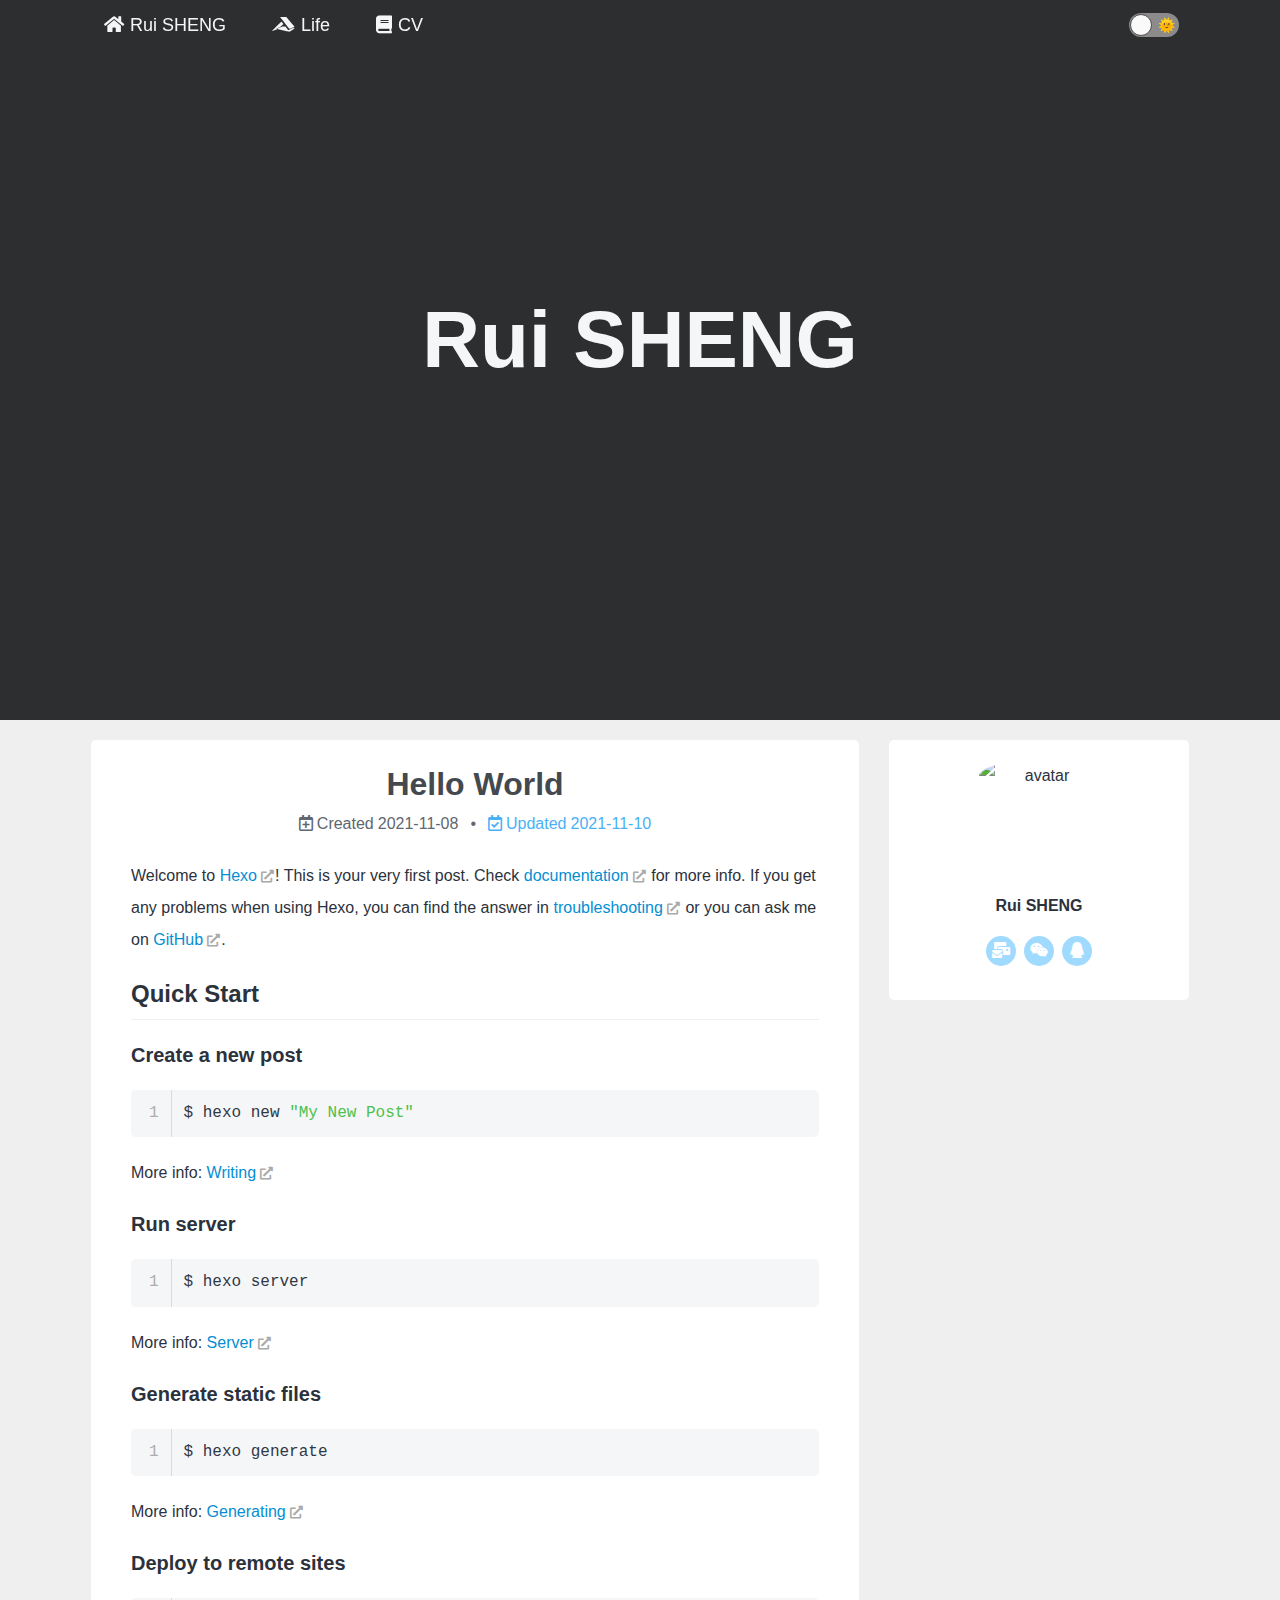
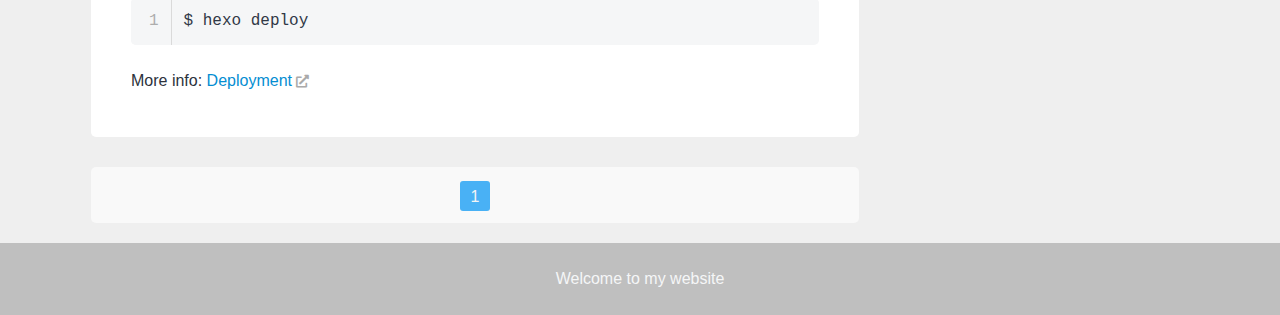
==== intro/index.html @ 7d664ae7 "Site updated: 2021-11-10 11:04:01" ====
<!DOCTYPE html><html lang="en"><head><meta charset="UTF-8"><meta http-equiv="X-UA-Compatible" content="IE=edge"><meta name="viewport" content="width=device-width, initial-scale=1"><meta name="format-detection" content="telephone=no"><meta name="apple-mobile-web-app-capable" content="yes"><meta name="apple-mobile-web-app-status-bar-style" content="black"><link rel="icon" href="/images/icons/favicon-16x16.png?v=2.6.2" type="image/png" sizes="16x16"><link rel="icon" href="/images/icons/favicon-32x32.png?v=2.6.2" type="image/png" sizes="32x32"><meta property="og:type" content="website">
<meta property="og:title" content="Rui SHENG">
<meta property="og:url" content="http://example.com/intro/index.html">
<meta property="og:site_name" content="Rui SHENG">
<meta property="og:locale" content="en_US">
<meta property="article:author" content="John Doe">
<meta name="twitter:card" content="summary"><title>Rui SHENG</title><link ref="canonical" href="http://example.com/intro/index.html"><link rel="dns-prefetch" href="https://cdn.jsdelivr.net"><link rel="stylesheet" href="https://cdn.jsdelivr.net/npm/@fortawesome/fontawesome-free@5.12.1/css/all.min.css" type="text/css"><link rel="stylesheet" href="/css/index.css?v=2.6.2"><script>var Stun = window.Stun || {};
var CONFIG = {
  root: '/',
  algolia: undefined,
  assistSearch: undefined,
  fontIcon: {"prompt":{"success":"fas fa-check-circle","info":"fas fa-arrow-circle-right","warning":"fas fa-exclamation-circle","error":"fas fa-times-circle"},"copyBtn":"fas fa-copy"},
  sidebar: {"offsetTop":"20px","tocMaxDepth":6},
  header: {"enable":true,"showOnPost":true,"scrollDownIcon":false},
  postWidget: {"endText":true},
  nightMode: {"enable":true},
  back2top: {"enable":true},
  codeblock: {"style":"default","highlight":"light","wordWrap":false},
  reward: false,
  fancybox: false,
  zoomImage: {"gapAside":"20px"},
  galleryWaterfall: undefined,
  lazyload: false,
  pjax: undefined,
  externalLink: {"icon":{"enable":true,"name":"fas fa-external-link-alt"}},
  shortcuts: undefined,
  prompt: {"copyButton":"Copy","copySuccess":"Copy Success","copyError":"Copy Error"},
  sourcePath: {"js":"js","css":"css","images":"images"},
};

window.CONFIG = CONFIG;</script><meta name="generator" content="Hexo 5.4.0"><link rel="alternate" href="/atom.xml" title="Rui SHENG" type="application/atom+xml">
</head><body><div class="container" id="container"><header class="header" id="header"><div class="header-inner"><nav class="header-nav header-nav--fixed"><div class="header-nav-inner"><div class="header-nav-menubtn"><i class="fas fa-bars"></i></div><div class="header-nav-menu"><div class="header-nav-menu-item"><a class="header-nav-menu-item__link" href="/"><span class="header-nav-menu-item__icon"><i class="fas fa-home"></i></span><span class="header-nav-menu-item__text">Rui SHENG</span></a></div><div class="header-nav-menu-item"><a class="header-nav-menu-item__link" href="/life/"><span class="header-nav-menu-item__icon"><i class="fab fa-accusoft"></i></span><span class="header-nav-menu-item__text">Life</span></a></div><div class="header-nav-menu-item"><a class="header-nav-menu-item__link" href="/file/RuiSHENG.pdf"><span class="header-nav-menu-item__icon"><i class="fas fa-book"></i></span><span class="header-nav-menu-item__text">CV</span></a></div></div><div class="header-nav-mode"><div class="mode"><div class="mode-track"><span class="mode-track-moon"></span><span class="mode-track-sun"></span></div><div class="mode-thumb"></div></div></div></div></nav><div class="header-banner"><div class="header-banner-info"><div class="header-banner-info__title">Rui SHENG</div><div class="header-banner-info__subtitle"></div></div></div></div></header><main class="main" id="main"><div class="main-inner"><div class="content-wrap" id="content-wrap"><div class="content content-home" id="content"><section class="postlist"><article class="postlist-item post"><header class="post-header"><h1 class="post-title"><a class="post-title__link" href="/2021/11/08/hello-world/">Hello World</a></h1><div class="post-meta"><span class="post-meta-item post-meta-item--createtime"><span class="post-meta-item__icon"><i class="far fa-calendar-plus"></i></span><span class="post-meta-item__info">Created</span><span class="post-meta-item__value">2021-11-08</span></span><span class="post-meta-item post-meta-item--updatetime"><span class="post-meta-item__icon"><i class="far fa-calendar-check"></i></span><span class="post-meta-item__info">Updated</span><span class="post-meta-item__value">2021-11-10</span></span></div></header><div class="post-body"><div class="post-excerpt"><p>Welcome to <span class="exturl"><a class="exturl__link"   target="_blank" rel="noopener" href="https://hexo.io/" >Hexo</a><span class="exturl__icon"><i class="fas fa-external-link-alt"></i></span></span>! This is your very first post. Check <span class="exturl"><a class="exturl__link"   target="_blank" rel="noopener" href="https://hexo.io/docs/" >documentation</a><span class="exturl__icon"><i class="fas fa-external-link-alt"></i></span></span> for more info. If you get any problems when using Hexo, you can find the answer in <span class="exturl"><a class="exturl__link"   target="_blank" rel="noopener" href="https://hexo.io/docs/troubleshooting.html" >troubleshooting</a><span class="exturl__icon"><i class="fas fa-external-link-alt"></i></span></span> or you can ask me on <span class="exturl"><a class="exturl__link"   target="_blank" rel="noopener" href="https://github.com/hexojs/hexo/issues" >GitHub</a><span class="exturl__icon"><i class="fas fa-external-link-alt"></i></span></span>.</p>

        <h2 id="Quick-Start"   >
          <a href="#Quick-Start" class="heading-link"><i class="fas fa-link"></i></a><a href="#Quick-Start" class="headerlink" title="Quick Start"></a>Quick Start</h2>
      
        <h3 id="Create-a-new-post"   >
          <a href="#Create-a-new-post" class="heading-link"><i class="fas fa-link"></i></a><a href="#Create-a-new-post" class="headerlink" title="Create a new post"></a>Create a new post</h3>
      <figure class="highlight bash"><div class="table-container"><table><tr><td class="gutter"><pre><span class="line">1</span><br></pre></td><td class="code"><pre><span class="line">$ hexo new <span class="string">&quot;My New Post&quot;</span></span><br></pre></td></tr></table></div></figure>

<p>More info: <span class="exturl"><a class="exturl__link"   target="_blank" rel="noopener" href="https://hexo.io/docs/writing.html" >Writing</a><span class="exturl__icon"><i class="fas fa-external-link-alt"></i></span></span></p>

        <h3 id="Run-server"   >
          <a href="#Run-server" class="heading-link"><i class="fas fa-link"></i></a><a href="#Run-server" class="headerlink" title="Run server"></a>Run server</h3>
      <figure class="highlight bash"><div class="table-container"><table><tr><td class="gutter"><pre><span class="line">1</span><br></pre></td><td class="code"><pre><span class="line">$ hexo server</span><br></pre></td></tr></table></div></figure>

<p>More info: <span class="exturl"><a class="exturl__link"   target="_blank" rel="noopener" href="https://hexo.io/docs/server.html" >Server</a><span class="exturl__icon"><i class="fas fa-external-link-alt"></i></span></span></p>

        <h3 id="Generate-static-files"   >
          <a href="#Generate-static-files" class="heading-link"><i class="fas fa-link"></i></a><a href="#Generate-static-files" class="headerlink" title="Generate static files"></a>Generate static files</h3>
      <figure class="highlight bash"><div class="table-container"><table><tr><td class="gutter"><pre><span class="line">1</span><br></pre></td><td class="code"><pre><span class="line">$ hexo generate</span><br></pre></td></tr></table></div></figure>

<p>More info: <span class="exturl"><a class="exturl__link"   target="_blank" rel="noopener" href="https://hexo.io/docs/generating.html" >Generating</a><span class="exturl__icon"><i class="fas fa-external-link-alt"></i></span></span></p>

        <h3 id="Deploy-to-remote-sites"   >
          <a href="#Deploy-to-remote-sites" class="heading-link"><i class="fas fa-link"></i></a><a href="#Deploy-to-remote-sites" class="headerlink" title="Deploy to remote sites"></a>Deploy to remote sites</h3>
      <figure class="highlight bash"><div class="table-container"><table><tr><td class="gutter"><pre><span class="line">1</span><br></pre></td><td class="code"><pre><span class="line">$ hexo deploy</span><br></pre></td></tr></table></div></figure>

<p>More info: <span class="exturl"><a class="exturl__link"   target="_blank" rel="noopener" href="https://hexo.io/docs/one-command-deployment.html" >Deployment</a><span class="exturl__icon"><i class="fas fa-external-link-alt"></i></span></span></p>
</div></div></article></section><nav class="paginator"><div class="paginator-inner"><span class="page-number current">1</span></div></nav></div></div><div class="sidebar-wrap" id="sidebar-wrap"><aside class="sidebar" id="sidebar"><section class="sidebar-toc hide"></section><!-- ov = overview--><section class="sidebar-ov"><div class="sidebar-ov-author"><div class="sidebar-ov-author__avatar"><img class="sidebar-ov-author__avatar_img" src="https://s3.bmp.ovh/imgs/2021/11/574a85c18c7311ed.png" alt="avatar"></div><p class="sidebar-ov-author__text">Rui SHENG</p></div><div class="sidebar-ov-social"><a class="sidebar-ov-social-item" href="mailto:rshengac@connect.ust.hk" target="_blank" rel="noopener" data-popover="mail" data-popover-pos="up"><span class="sidebar-ov-social-item__icon"><i class="fab fas fa-mail-bulk"></i></span></a><a class="sidebar-ov-social-item" href="tencent://message?uin=LYFFFBlueSky" target="_blank" rel="noopener" data-popover="Wechat" data-popover-pos="up"><span class="sidebar-ov-social-item__icon"><i class="fab fa-weixin"></i></span></a><a class="sidebar-ov-social-item" href="tencent://message?uin=260931245" target="_blank" rel="noopener" data-popover="QQ" data-popover-pos="up"><span class="sidebar-ov-social-item__icon"><i class="fab fa-qq"></i></span></a></div></section></aside></div><div class="clearfix"></div></div></main><footer class="footer" id="footer"><div class="footer-inner"><div>Welcome to my website</div></div></footer><div class="loading-bar" id="loading-bar"><div class="loading-bar__progress"></div></div><div class="back2top" id="back2top"><span class="back2top__icon"><i class="fas fa-rocket"></i></span></div></div><script src="https://cdn.jsdelivr.net/npm/jquery@v3.4.1/dist/jquery.min.js"></script><script src="https://cdn.jsdelivr.net/npm/velocity-animate@1.5.2/velocity.min.js"></script><script src="https://cdn.jsdelivr.net/npm/velocity-animate@1.5.2/velocity.ui.min.js"></script><script src="/js/utils.js?v=2.6.2"></script><script src="/js/stun-boot.js?v=2.6.2"></script><script src="/js/scroll.js?v=2.6.2"></script><script src="/js/header.js?v=2.6.2"></script><script src="/js/sidebar.js?v=2.6.2"></script></body></html>
---- css/index.css ----
html {
  line-height: 1.15; /* 1 */
  -webkit-text-size-adjust: 100%; /* 2 */
}
body {
  margin: 0;
}
main {
  display: block;
}
h1 {
  margin: 0.67em 0;
  font-size: 2em;
}
hr {
  overflow: visible; /* 2 */
  box-sizing: content-box; /* 1 */
  height: 0; /* 1 */
}
pre {
  font-family: monospace, monospace; /* 1 */
  font-size: 1em; /* 2 */
}
a {
  background-color: transparent;
}
abbr[title] {
  border-bottom: none; /* 1 */
  text-decoration: underline; /* 2 */
  text-decoration: underline dotted; /* 2 */
}
b,
strong {
  font-weight: bolder;
}
code,
kbd,
samp {
  font-family: monospace, monospace; /* 1 */
  font-size: 1em; /* 2 */
}
small {
  font-size: 80%;
}
sub,
sup {
  position: relative;
  font-size: 75%;
  line-height: 0;
  vertical-align: baseline;
}
sub {
  bottom: -0.25em;
}
sup {
  top: -0.5em;
}
img {
  border-style: none;
}
button,
input,
optgroup,
select,
textarea {
  margin: 0; /* 2 */
  font-family: inherit; /* 1 */
  font-size: 100%; /* 1 */
  line-height: 1.15; /* 1 */
}
button,
input {
  overflow: visible; /* 1 */
}
button,
select {
  text-transform: none; /* 1 */
}
button,
[type='button'],
[type='reset'],
[type='submit'] {
  -webkit-appearance: button;
}
button::-moz-focus-inner,
[type='button']::-moz-focus-inner,
[type='reset']::-moz-focus-inner,
[type='submit']::-moz-focus-inner {
  border-style: none;
  padding: 0;
}
button:-moz-focusring,
[type='button']:-moz-focusring,
[type='reset']:-moz-focusring,
[type='submit']:-moz-focusring {
  outline: 1px dotted ButtonText;
}
fieldset {
  padding: 0.35em 0.75em 0.625em;
}
legend {
  display: table; /* 1 */
  box-sizing: border-box; /* 1 */
  padding: 0; /* 3 */
  max-width: 100%; /* 1 */
  white-space: normal; /* 1 */
  color: inherit; /* 2 */
}
progress {
  vertical-align: baseline;
}
textarea {
  overflow: auto;
}
[type='checkbox'],
[type='radio'] {
  box-sizing: border-box; /* 1 */
  padding: 0; /* 2 */
}
[type='number']::-webkit-inner-spin-button,
[type='number']::-webkit-outer-spin-button {
  height: auto;
}
[type='search'] {
  outline-offset: -2px; /* 2 */
  -webkit-appearance: textfield; /* 1 */
}
[type='search']::-webkit-search-decoration {
  -webkit-appearance: none;
}
::-webkit-file-upload-button {
  font: inherit; /* 2 */
  -webkit-appearance: button; /* 1 */
}
details {
  display: block;
}
summary {
  display: list-item;
}
template {
  display: none;
}
[hidden] {
  display: none;
}
html {
  line-height: 1.15; /* 1 */
  -webkit-text-size-adjust: 100%; /* 2 */
}
body {
  margin: 0;
}
main {
  display: block;
}
h1 {
  margin: 0.67em 0;
  font-size: 2em;
}
hr {
  overflow: visible; /* 2 */
  -webkit-box-sizing: content-box;
  -moz-box-sizing: content-box;
  box-sizing: content-box; /* 1 */
  height: 0; /* 1 */
}
pre {
  font-family: monospace, monospace; /* 1 */
  font-size: 1em; /* 2 */
}
a {
  background-color: transparent;
}
abbr[title] {
  border-bottom: none; /* 1 */
  text-decoration: underline; /* 2 */
  text-decoration: underline dotted; /* 2 */
}
b,
strong {
  font-weight: bolder;
}
code,
kbd,
samp {
  font-family: monospace, monospace; /* 1 */
  font-size: 1em; /* 2 */
}
small {
  font-size: 80%;
}
sub,
sup {
  position: relative;
  font-size: 75%;
  line-height: 0;
  vertical-align: baseline;
}
sub {
  bottom: -0.25em;
}
sup {
  top: -0.5em;
}
img {
  border-style: none;
}
button,
input,
optgroup,
select,
textarea {
  margin: 0; /* 2 */
  font-family: inherit; /* 1 */
  font-size: 100%; /* 1 */
  line-height: 1.15; /* 1 */
}
button,
input {
  overflow: visible; /* 1 */
}
button,
select {
  text-transform: none; /* 1 */
}
button,
[type='button'],
[type='reset'],
[type='submit'] {
  -webkit-appearance: button;
}
button::-moz-focus-inner,
[type='button']::-moz-focus-inner,
[type='reset']::-moz-focus-inner,
[type='submit']::-moz-focus-inner {
  border-style: none;
  padding: 0;
}
button:-moz-focusring,
[type='button']:-moz-focusring,
[type='reset']:-moz-focusring,
[type='submit']:-moz-focusring {
  outline: 1px dotted ButtonText;
}
fieldset {
  padding: 0.35em 0.75em 0.625em;
}
legend {
  display: table; /* 1 */
  -webkit-box-sizing: border-box;
  -moz-box-sizing: border-box;
  box-sizing: border-box; /* 1 */
  padding: 0; /* 3 */
  max-width: 100%; /* 1 */
  white-space: normal; /* 1 */
  color: inherit; /* 2 */
}
progress {
  vertical-align: baseline;
}
textarea {
  overflow: auto;
}
[type='checkbox'],
[type='radio'] {
  -webkit-box-sizing: border-box;
  -moz-box-sizing: border-box;
  box-sizing: border-box; /* 1 */
  padding: 0; /* 2 */
}
[type='number']::-webkit-inner-spin-button,
[type='number']::-webkit-outer-spin-button {
  height: auto;
}
[type='search'] {
  outline-offset: -2px; /* 2 */
  -webkit-appearance: textfield; /* 1 */
}
[type='search']::-webkit-search-decoration {
  -webkit-appearance: none;
}
::-webkit-file-upload-button {
  font: inherit; /* 2 */
  -webkit-appearance: button; /* 1 */
}
details {
  display: block;
}
summary {
  display: list-item;
}
template {
  display: none;
}
[hidden] {
  display: none;
}
:root {
  --color-gray-100: #fff;
  --color-gray-150: #f9f9f9;
  --color-gray-200: #f5f6f7;
  --color-gray-250: #efefef;
  --color-gray-260: #e5e7ea;
  --color-gray-300: #dadada;
  --color-gray-400: #ccd0d5;
  --color-gray-500: #bec3c9;
  --color-gray-550: #adadad;
  --color-gray-600: #8d949e;
  --color-gray-650: #757474;
  --color-gray-700: #606770;
  --color-gray-800: #444950;
  --color-gray-850: #303846;
  --color-gray-900: #2c323c;
  --color-gray-950: #1c1e21;
  --color-font: var(--color-gray-900);
  --color-card: var(--color-gray-100);
  --color-blue-200: #ebeef5;
}
html.nightmode {
  --color-gray-100: #1c1e21;
  --color-gray-150: #2c323c;
  --color-gray-200: #303846;
  --color-gray-250: #444950;
  --color-gray-260: #555b64;
  --color-gray-300: #606770;
  --color-gray-400: #757474;
  --color-gray-500: #8d949e;
  --color-gray-550: #959595;
  --color-gray-600: #bec3c9;
  --color-gray-650: #ccd0d5;
  --color-gray-700: #dadada;
  --color-gray-800: #eaecef;
  --color-gray-850: #f5f6f7;
  --color-gray-900: #f9f9f9;
  --color-gray-950: #fff;
  --color-font: var(--color-gray-600);
  --color-card: var(--color-gray-150);
  --color-blue-200: #444950;
}
::selection {
  color: #fff;
  background-color: #8be0e1;
}
*,
*::before,
*::after {
  -webkit-box-sizing: inherit;
  -moz-box-sizing: inherit;
  box-sizing: inherit;
}
html {
  -webkit-box-sizing: border-box;
  -moz-box-sizing: border-box;
  box-sizing: border-box;
  font-size: 20px;
}
body {
  margin: 0;
  padding: 0;
  font-family: 'PingFang SC', 'Microsoft YaHei', sans-serif, Arial;
  font-size: 14px;
  line-height: 2;
  color: var(--color-font);
  background-color: var(--color-gray-250);
}
h1,
h2,
h3,
h4,
h5,
h6 {
  padding: 0;
  font-family: 'PingFang SC', 'Microsoft YaHei', sans-serif, Arial;
  font-weight: 700;
  line-height: 1.5;
}
h1 {
  font-size: 2em;
}
h2 {
  font-size: 1.5em;
}
h3 {
  font-size: 1.25em;
}
h4 {
  font-size: 1em;
}
h5 {
  font-size: 0.875em;
}
h6 {
  font-size: 0.85em;
}
p {
  margin: 0 0 1rem;
}
a {
  text-decoration: none;
  color: #058ed2;
  background-color: transparent;
  outline: none;
  cursor: pointer;
}
img,
video,
iframe {
  display: block;
  margin-right: auto;
  margin-left: auto;
  max-width: 100%;
}
hr {
  margin: 1rem 0;
  border: 2px dashed #b8dcfd;
  height: 0;
}
blockquote {
  margin: 0;
  border-left: 5px solid var(--color-gray-300);
  padding: 0 1rem;
  background-color: var(--color-gray-200);
}
blockquote cite::before {
  content: '--';
  padding: 0 0.25rem;
}
code {
  white-space: normal;
  word-wrap: break-word;
  word-break: break-word;
  border-radius: 3px;
  padding: 1px 5px;
  font-family: 'Source Code Pro', Consolas, Menlo, Monaco, 'Courier New', monospace;
  font-size: 0.95em;
  color: var(--color-gray-700);
  background-color: var(--color-gray-200);
}
dt {
  font-weight: 700;
}
dd {
  margin: 0;
  padding: 0;
}
table {
  border-spacing: 0;
  border-collapse: collapse;
  width: 100%;
}
th,
td {
  border: 1px solid var(--color-blue-200);
  padding: 0 5px;
}
acronym,
abbr {
  cursor: help;
}
kbd {
  display: inline-block;
  border: 1px solid var(--color-gray-500);
  border-radius: 3px;
  padding: 0.1rem 0.2rem;
  font-family: consolas, 'Liberation Mono', courier, monospace;
  font-size: 0.85em;
  font-weight: 700;
  line-height: 1;
  white-space: nowrap;
  color: var(--color-gray-850);
  background-color: var(--color-gray-150);
  -webkit-box-shadow: 0 -1px 0 var(--color-gray-300) inset;
  box-shadow: 0 -1px 0 var(--color-gray-300) inset;
}
.clearfix {
  zoom: 1;
}
.clearfix:before,
.clearfix:after {
  content: "";
  display: table;
}
.clearfix:after {
  clear: both;
}
[data-popover] {
  position: relative;
}
[data-popover]::before {
  position: absolute;
  top: 0;
  left: 50%;
  z-index: 2;
  font-family: sans-serif, Arial;
  font-size: 14px;
  font-weight: normal;
  font-style: normal;
  line-height: 2;
  white-space: nowrap;
  color: #fff;
  background-color: rgba(0,0,0,0.9);
  opacity: 0;
  -ms-filter: "progid:DXImageTransform.Microsoft.Alpha(Opacity=0)";
  filter: alpha(opacity=0);
  text-shadow: none;
  -webkit-transition: opacity 0.2s ease, -webkit-transform 0.2s ease;
  -moz-transition: opacity 0.2s ease, -moz-transform 0.2s ease;
  -o-transition: opacity 0.2s ease, -o-transform 0.2s ease;
  -ms-transition: opacity 0.2s ease, -ms-transform 0.2s ease;
  transition: opacity 0.2s ease, transform 0.2s ease;
  -webkit-transform: translate(-50%, -70%);
  -moz-transform: translate(-50%, -70%);
  -o-transform: translate(-50%, -70%);
  -ms-transform: translate(-50%, -70%);
  transform: translate(-50%, -70%);
  pointer-events: none;
}
[data-popover]::before {
  content: attr(data-popover);
  border-radius: 4px;
  padding: 0.2rem 0.6rem;
}
@media (min-width: 991.98px) {
  [data-popover-pos='up']:hover::before {
    opacity: 1;
    -ms-filter: none;
    filter: none;
    -webkit-transform: translate(-50%, -120%);
    -moz-transform: translate(-50%, -120%);
    -o-transform: translate(-50%, -120%);
    -ms-transform: translate(-50%, -120%);
    transform: translate(-50%, -120%);
  }
}
.stun-message {
  position: fixed;
  top: 1rem;
  left: 50%;
  z-index: 2;
  -webkit-transform: translateX(-50%);
  -moz-transform: translateX(-50%);
  -o-transform: translateX(-50%);
  -ms-transform: translateX(-50%);
  transform: translateX(-50%);
}
.stun-alert {
  position: relative;
  border-radius: 3px;
  padding: 8px 12px;
  font-size: 16px;
  line-height: 1rem;
  background-color: #fff;
  -webkit-box-shadow: 0 4px 12px rgba(0,0,0,0.15);
  box-shadow: 0 4px 12px rgba(0,0,0,0.15);
}
.stun-alert-success {
  color: #52c41a;
}
.stun-alert-success ~ i {
  color: #52c41a;
}
.stun-alert-info {
  color: #1890ff;
}
.stun-alert-info ~ i {
  color: #1890ff;
}
.stun-alert-warning {
  color: #faad14;
}
.stun-alert-warning ~ i {
  color: #faad14;
}
.stun-alert-error {
  color: #f5222d;
}
.stun-alert-error ~ i {
  color: #f5222d;
}
.stun-alert-description {
  margin-left: 0.5rem;
}
.anime-close::before,
.anime-close::after {
  -webkit-transition: -webkit-transform 0.2s ease;
  -moz-transition: -moz-transform 0.2s ease;
  -o-transition: -o-transform 0.2s ease;
  -ms-transition: -ms-transform 0.2s ease;
  transition: transform 0.2s ease;
  -webkit-transform: rotate(-45deg);
  -moz-transform: rotate(-45deg);
  -o-transform: rotate(-45deg);
  -ms-transform: rotate(-45deg);
  transform: rotate(-45deg);
}
.anime-close::after {
  -webkit-transform: rotate(-135deg);
  -moz-transform: rotate(-135deg);
  -o-transform: rotate(-135deg);
  -ms-transform: rotate(-135deg);
  transform: rotate(-135deg);
}
.anime-close:hover::before,
.anime-close:hover::after {
  -webkit-transform: rotate(0);
  -moz-transform: rotate(0);
  -o-transform: rotate(0);
  -ms-transform: rotate(0);
  transform: rotate(0);
}
.container {
  white-space: normal;
  word-wrap: break-word;
  word-break: break-word;
  display: -webkit-box;
  display: -moz-box;
  display: -webkit-flex;
  display: -ms-flexbox;
  display: box;
  display: flex;
  overflow: hidden; /* !!! */
  position: relative;
  min-height: 100vh;
  -webkit-box-orient: vertical;
  -moz-box-orient: vertical;
  -o-box-orient: vertical;
  -webkit-flex-direction: column;
  -ms-flex-direction: column;
  flex-direction: column;
}
.header {
  -webkit-box-flex: 1;
  -moz-box-flex: 1;
  -o-box-flex: 1;
  box-flex: 1;
  -webkit-flex: 0 0 auto;
  -ms-flex: 0 0 auto;
  flex: 0 0 auto;
}
.footer {
  -webkit-box-flex: 1;
  -moz-box-flex: 1;
  -o-box-flex: 1;
  box-flex: 1;
  -webkit-flex: 0 0 auto;
  -ms-flex: 0 0 auto;
  flex: 0 0 auto;
}
.main {
  width: 100%;
  -webkit-box-flex: 1;
  -moz-box-flex: 1;
  -o-box-flex: 1;
  box-flex: 1;
  -webkit-flex: 1 0 auto;
  -ms-flex: 1 0 auto;
  flex: 1 0 auto;
}
.main-inner {
  margin: 0 auto;
  padding: 20px;
  width: 100%;
  font-size: 16px;
}
.content-wrap {
  width: calc(100% - 330px);
  float: left;
}
.content-wrap--noside {
  float: none;
  margin: 0 auto;
}
.content {
  width: 100%;
  border-radius: 5px;
  padding: 1rem 2rem;
  background-color: var(--color-card);
}
.content img {
  border: 1px solid var(--color-gray-300);
  border-radius: 3px;
  padding: 0.2rem;
}
.content h1:hover .heading-link,
.content h2:hover .heading-link,
.content h3:hover .heading-link,
.content h4:hover .heading-link,
.content h5:hover .heading-link,
.content h6:hover .heading-link {
  visibility: visible;
}
.heading-link {
  display: inline-block;
  visibility: hidden;
  margin: -10px 0 0 -20px;
  padding-right: 5px;
  width: 20px;
  height: 16px;
  font-size: 16px;
  line-height: 20px;
  vertical-align: middle;
  color: var(--color-font);
}
.content-home {
  padding: 0 !important;
  background-color: transparent;
}
.pullquote.left {
  text-align: left;
}
.pullquote.right {
  text-align: right;
}
.post-body h1,
.post-body h2 {
  border-bottom: 1px solid var(--color-gray-250);
  padding-bottom: 0.3em;
}
.table-container {
  overflow: auto;
  margin-bottom: 1rem;
}
.header-inner {
  width: 100%;
  font-size: 18px;
  background-color: #2d2e30;
  height: 80vh;
}
.header-inner--bgcolor {
  background-color: #05445c;
}
.header-inner--height {
  height: 50px !important;
}
.header-nav {
  position: relative;
  top: 0;
  left: 0;
  z-index: 1;
  width: 100%;
  height: 50px;
  -webkit-transition: -webkit-transform 0.2s ease-out, background-color 0.2s ease;
  -moz-transition: -moz-transform 0.2s ease-out, background-color 0.2s ease;
  -o-transition: -o-transform 0.2s ease-out, background-color 0.2s ease;
  -ms-transition: -ms-transform 0.2s ease-out, background-color 0.2s ease;
  transition: transform 0.2s ease-out, background-color 0.2s ease;
}
.header-nav--fixed {
  position: fixed;
  -webkit-transform: translateY(0);
  -moz-transform: translateY(0);
  -o-transform: translateY(0);
  -ms-transform: translateY(0);
  transform: translateY(0);
}
.header-nav--sticky {
  position: fixed;
  background-color: #05445c;
  -webkit-transform: translateY(-100%);
  -moz-transform: translateY(-100%);
  -o-transform: translateY(-100%);
  -ms-transform: translateY(-100%);
  transform: translateY(-100%);
}
.header-nav.slider--down {
  -webkit-transform: translateY(0);
  -moz-transform: translateY(0);
  -o-transform: translateY(0);
  -ms-transform: translateY(0);
  transform: translateY(0);
}
.header-nav.slider--up {
  -webkit-transform: translateY(-100%);
  -moz-transform: translateY(-100%);
  -o-transform: translateY(-100%);
  -ms-transform: translateY(-100%);
  transform: translateY(-100%);
}
.header-nav.slider--clear {
  -webkit-transition: background-color 0.2s ease;
  -moz-transition: background-color 0.2s ease;
  -o-transition: background-color 0.2s ease;
  -ms-transition: background-color 0.2s ease;
  transition: background-color 0.2s ease;
}
.header-nav-inner {
  margin: 0 auto;
  padding: 20px;
  padding-top: 0 !important;
  padding-bottom: 0 !important;
  width: 100%;
  height: 100%;
}
.header-nav-menubtn {
  display: none;
  padding: 0 0.5rem;
  line-height: 50px;
  color: #f5f6f7;
  cursor: pointer;
}
.header-nav-menu-item__link,
.header-nav-submenu-item__link {
  display: block;
  color: #f5f6f7;
}
.header-nav-menu-item__icon,
.header-nav-submenu-item__icon,
.header-nav-menu-item__text,
.header-nav-submenu-item__text {
  margin: 0 3px;
}
.header-nav-menu-item__link {
  padding: 0 0.5rem;
  -webkit-transition: color 0.2s ease, background-color 0.2s ease;
  -moz-transition: color 0.2s ease, background-color 0.2s ease;
  -o-transition: color 0.2s ease, background-color 0.2s ease;
  -ms-transition: color 0.2s ease, background-color 0.2s ease;
  transition: color 0.2s ease, background-color 0.2s ease;
}
.header-nav-menu-item__link:hover {
  color: #f4f5f5;
  background-color: #999;
}
.header-nav-submenu-item__link {
  padding: 0.75rem 0.5rem;
  -webkit-transition: color 0.2s ease, background-color 0.2s ease;
  -moz-transition: color 0.2s ease, background-color 0.2s ease;
  -o-transition: color 0.2s ease, background-color 0.2s ease;
  -ms-transition: color 0.2s ease, background-color 0.2s ease;
  transition: color 0.2s ease, background-color 0.2s ease;
}
.header-nav-submenu-item__link:hover {
  color: #f4f5f5;
  background-color: #999;
}
.header-nav-menu {
  display: none;
  height: 100%;
  line-height: 50px;
}
.header-nav-menu-item {
  float: left;
  position: relative;
  margin: 0 1rem 0 0;
  height: 50px;
  text-align: center;
  cursor: pointer;
}
.header-nav-menu-item:last-child {
  margin: 0;
}
.header-nav-submenu {
  display: none;
  position: absolute;
  right: -0.5rem;
  left: -0.5rem;
  width: auto;
  background-color: #2d2e30;
}
.header-nav-submenu.hide--force {
  display: none !important;
}
.header-nav-submenu-item {
  margin: 0;
  padding: 0;
  width: 100%;
  font-size: 18px;
  line-height: 1;
  text-align: center;
}
.header-nav-mode {
  display: -webkit-box;
  display: -moz-box;
  display: -webkit-flex;
  display: -ms-flexbox;
  display: box;
  display: flex;
  float: right;
  padding: 0 0.5rem;
  height: 100%;
  line-height: 50px;
  -webkit-box-align: center;
  -moz-box-align: center;
  -o-box-align: center;
  -ms-flex-align: center;
  -webkit-align-items: center;
  align-items: center;
}
.header-banner {
  position: relative;
  z-index: 0;
  width: 100%;
  height: 100%;
  background: url("https://www.wallpapertip.com/wmimgs/26-268406_colorful-sky-wallpaper.jpg") no-repeat center/cover;
}
.header-banner-info {
  position: absolute;
  top: 50%;
  left: 0;
  padding: 0 0.5rem;
  width: 100%;
  text-align: center;
  -webkit-transform: translateY(-50%);
  -moz-transform: translateY(-50%);
  -o-transform: translateY(-50%);
  -ms-transform: translateY(-50%);
  transform: translateY(-50%);
}
.header-banner-info__title {
  margin-bottom: 2rem;
  font-size: 4rem;
  font-weight: 700;
  line-height: 1;
  color: #f5f6f7;
}
.header-banner-info__subtitle {
  font-size: 1.2rem;
  font-weight: 400;
  color: #f5f6f7;
}
.footer__icon {
  display: inline-block;
  margin: 0 0.4rem;
  font-size: 1em;
  color: #f00;
}
.footer-inner {
  position: relative;
  padding: 1rem;
  font-size: 16px;
  text-align: center;
  color: #f5f6f7;
  background-color: #2d2e30;
  z-index: 0;
  background: url("https://www.wallpapertip.com/wmimgs/26-268406_colorful-sky-wallpaper.jpg") no-repeat center/cover;
}
.footer-inner::before {
  content: '';
  display: block;
  position: absolute;
  top: 0;
  left: 0;
  z-index: -1;
  width: 100%;
  height: 100%;
  background-color: rgba(0,0,0,0.2);
}
.footer a {
  color: #c20808;
  -webkit-transition: color 0.2s ease;
  -moz-transition: color 0.2s ease;
  -o-transition: color 0.2s ease;
  -ms-transition: color 0.2s ease;
  transition: color 0.2s ease;
}
.footer a:hover {
  color: #ed0b0b;
}
.footer__devider {
  margin: 0 10px;
}
.sidebar {
  border-radius: 5px;
  padding: 1rem 2rem;
  background-color: var(--color-card);
  padding: 1rem;
  width: 300px;
  font-size: 16px;
}
.sidebar--sticky {
  position: fixed;
  top: 20px;
  z-index: 0;
  -webkit-transform: translateZ(0);
  -moz-transform: translateZ(0);
  -o-transform: translateZ(0);
  -ms-transform: translateZ(0);
  transform: translateZ(0);
}
.sidebar .hide {
  display: none;
}
.sidebar-wrap {
  width: 300px;
  float: right;
}
.sidebar-nav {
  padding-bottom: 1em;
  text-align: center;
}
.sidebar-nav-toc,
.sidebar-nav-ov {
  border-bottom: 1px solid var(--color-gray-150);
  padding: 0.3em 0.5em;
  color: var(--color-gray-800);
  -webkit-transition: opacity 0.2s;
  -moz-transition: opacity 0.2s;
  -o-transition: opacity 0.2s;
  -ms-transition: opacity 0.2s;
  transition: opacity 0.2s;
}
.sidebar-nav-toc:hover,
.sidebar-nav-ov:hover {
  color: #fc6423;
  cursor: pointer;
}
.sidebar-nav .current {
  border-color: #fc6423;
  color: #fc6423;
}
.sidebar-toc {
  overflow: auto;
  position: relative;
  max-height: 70vh;
  white-space: normal;
  word-wrap: break-word;
  word-break: break-word;
}
.sidebar-toc .toc-child {
  display: none;
}
.sidebar-toc .active > .toc-child {
  display: block;
}
.sidebar-toc .current > .toc-child {
  display: block;
}
.sidebar-toc .active > a,
.sidebar-toc .current > a {
  color: #fc6423;
  -webkit-transition: color 0.3s;
  -moz-transition: color 0.3s;
  -o-transition: color 0.3s;
  -ms-transition: color 0.3s;
  transition: color 0.3s;
}
.sidebar-toc ol,
.sidebar-toc li {
  list-style: none;
}
.sidebar-toc ol {
  margin: 0;
  padding-left: 1em;
}
.sidebar-ov-author {
  width: 100%;
  text-align: center;
}
.sidebar-ov-author__avatar {
  margin: 0 auto;
  width: 120px;
  height: 120px;
}
.sidebar-ov-author__avatar_img {
  opacity: 1;
  -ms-filter: none;
  filter: none;
  border-radius: 50%;
}
.sidebar-ov-author__avatar:hover .sidebar-ov-author__avatar_img {
  -webkit-animation: avatar-shake 0.8s both ease-out;
  -moz-animation: avatar-shake 0.8s both ease-out;
  -o-animation: avatar-shake 0.8s both ease-out;
  -ms-animation: avatar-shake 0.8s both ease-out;
  animation: avatar-shake 0.8s both ease-out;
}
@-moz-keyframes avatar-shake {
  0% {
    -webkit-transform: scale(1);
    -moz-transform: scale(1);
    -o-transform: scale(1);
    -ms-transform: scale(1);
    transform: scale(1);
  }
  10%, 20% {
    -webkit-transform: scale(0.9) rotate(3deg);
    -moz-transform: scale(0.9) rotate(3deg);
    -o-transform: scale(0.9) rotate(3deg);
    -ms-transform: scale(0.9) rotate(3deg);
    transform: scale(0.9) rotate(3deg);
  }
  30%, 50%, 70%, 90% {
    -webkit-transform: scale(1.1) rotate(-3deg);
    -moz-transform: scale(1.1) rotate(-3deg);
    -o-transform: scale(1.1) rotate(-3deg);
    -ms-transform: scale(1.1) rotate(-3deg);
    transform: scale(1.1) rotate(-3deg);
  }
  40%, 60%, 80% {
    -webkit-transform: scale(1.1) rotate(3deg);
    -moz-transform: scale(1.1) rotate(3deg);
    -o-transform: scale(1.1) rotate(3deg);
    -ms-transform: scale(1.1) rotate(3deg);
    transform: scale(1.1) rotate(3deg);
  }
  100% {
    -webkit-transform: scale(1);
    -moz-transform: scale(1);
    -o-transform: scale(1);
    -ms-transform: scale(1);
    transform: scale(1);
  }
}
@-webkit-keyframes avatar-shake {
  0% {
    -webkit-transform: scale(1);
    -moz-transform: scale(1);
    -o-transform: scale(1);
    -ms-transform: scale(1);
    transform: scale(1);
  }
  10%, 20% {
    -webkit-transform: scale(0.9) rotate(3deg);
    -moz-transform: scale(0.9) rotate(3deg);
    -o-transform: scale(0.9) rotate(3deg);
    -ms-transform: scale(0.9) rotate(3deg);
    transform: scale(0.9) rotate(3deg);
  }
  30%, 50%, 70%, 90% {
    -webkit-transform: scale(1.1) rotate(-3deg);
    -moz-transform: scale(1.1) rotate(-3deg);
    -o-transform: scale(1.1) rotate(-3deg);
    -ms-transform: scale(1.1) rotate(-3deg);
    transform: scale(1.1) rotate(-3deg);
  }
  40%, 60%, 80% {
    -webkit-transform: scale(1.1) rotate(3deg);
    -moz-transform: scale(1.1) rotate(3deg);
    -o-transform: scale(1.1) rotate(3deg);
    -ms-transform: scale(1.1) rotate(3deg);
    transform: scale(1.1) rotate(3deg);
  }
  100% {
    -webkit-transform: scale(1);
    -moz-transform: scale(1);
    -o-transform: scale(1);
    -ms-transform: scale(1);
    transform: scale(1);
  }
}
@-o-keyframes avatar-shake {
  0% {
    -webkit-transform: scale(1);
    -moz-transform: scale(1);
    -o-transform: scale(1);
    -ms-transform: scale(1);
    transform: scale(1);
  }
  10%, 20% {
    -webkit-transform: scale(0.9) rotate(3deg);
    -moz-transform: scale(0.9) rotate(3deg);
    -o-transform: scale(0.9) rotate(3deg);
    -ms-transform: scale(0.9) rotate(3deg);
    transform: scale(0.9) rotate(3deg);
  }
  30%, 50%, 70%, 90% {
    -webkit-transform: scale(1.1) rotate(-3deg);
    -moz-transform: scale(1.1) rotate(-3deg);
    -o-transform: scale(1.1) rotate(-3deg);
    -ms-transform: scale(1.1) rotate(-3deg);
    transform: scale(1.1) rotate(-3deg);
  }
  40%, 60%, 80% {
    -webkit-transform: scale(1.1) rotate(3deg);
    -moz-transform: scale(1.1) rotate(3deg);
    -o-transform: scale(1.1) rotate(3deg);
    -ms-transform: scale(1.1) rotate(3deg);
    transform: scale(1.1) rotate(3deg);
  }
  100% {
    -webkit-transform: scale(1);
    -moz-transform: scale(1);
    -o-transform: scale(1);
    -ms-transform: scale(1);
    transform: scale(1);
  }
}
@keyframes avatar-shake {
  0% {
    -webkit-transform: scale(1);
    -moz-transform: scale(1);
    -o-transform: scale(1);
    -ms-transform: scale(1);
    transform: scale(1);
  }
  10%, 20% {
    -webkit-transform: scale(0.9) rotate(3deg);
    -moz-transform: scale(0.9) rotate(3deg);
    -o-transform: scale(0.9) rotate(3deg);
    -ms-transform: scale(0.9) rotate(3deg);
    transform: scale(0.9) rotate(3deg);
  }
  30%, 50%, 70%, 90% {
    -webkit-transform: scale(1.1) rotate(-3deg);
    -moz-transform: scale(1.1) rotate(-3deg);
    -o-transform: scale(1.1) rotate(-3deg);
    -ms-transform: scale(1.1) rotate(-3deg);
    transform: scale(1.1) rotate(-3deg);
  }
  40%, 60%, 80% {
    -webkit-transform: scale(1.1) rotate(3deg);
    -moz-transform: scale(1.1) rotate(3deg);
    -o-transform: scale(1.1) rotate(3deg);
    -ms-transform: scale(1.1) rotate(3deg);
    transform: scale(1.1) rotate(3deg);
  }
  100% {
    -webkit-transform: scale(1);
    -moz-transform: scale(1);
    -o-transform: scale(1);
    -ms-transform: scale(1);
    transform: scale(1);
  }
}
.sidebar-ov-author__text {
  margin: 0.5rem 0 0;
  font-weight: 600;
}
.sidebar-ov-social {
  padding: 0.5rem 0;
  text-align: center;
}
.sidebar-ov-social-item {
  display: inline-block;
  margin: 0.2rem;
  text-align: center;
  color: var(--color-gray-100);
  background-color: #a0daff;
  border-radius: 0.75rem;
  padding: 0 0.25rem;
  min-width: 1.5rem;
  height: 1.5rem;
  line-height: 1.5rem;
  -webkit-transition: background-color 0.2s ease;
  -moz-transition: background-color 0.2s ease;
  -o-transition: background-color 0.2s ease;
  -ms-transition: background-color 0.2s ease;
  transition: background-color 0.2s ease;
}
.sidebar-ov-social-item:hover {
  color: var(--color-gray-100);
  background-color: #4dbaff;
}
.sidebar-ov-state {
  padding: 0.5rem 0;
  text-align: center;
}
.sidebar-ov-state-item {
  display: inline-block;
  width: 33.3%;
  line-height: 1.5em;
  -webkit-transition: color 0.2s ease;
  -moz-transition: color 0.2s ease;
  -o-transition: color 0.2s ease;
  -ms-transition: color 0.2s ease;
  transition: color 0.2s ease;
}
.sidebar-ov-state-item:not(:last-child) {
  border-right: 1px dashed var(--color-gray-300);
}
.sidebar-ov-state-item--posts {
  color: #54bcff;
}
.sidebar-ov-state-item--posts:hover {
  color: #0090ed;
}
.sidebar-ov-state-item--categories {
  color: var(--color-gray-700);
}
.sidebar-ov-state-item--categories:hover {
  color: var(--color-gray-900);
}
.sidebar-ov-state-item--tags {
  color: #ff8956;
}
.sidebar-ov-state-item--tags:hover {
  color: #ef4800;
}
.sidebar-ov-state-item__count {
  font-weight: 600;
  color: var(--color-gray-950);
}
.sidebar-reading {
  overflow: hidden;
  margin-top: 0.5em;
  text-align: center;
}
.sidebar-reading-info {
  margin-bottom: 0.3em;
}
.sidebar-reading-line {
  width: 100%;
  height: 1px;
  background-color: #fc6423;
  -webkit-transition: -webkit-transform 0.2s ease;
  -moz-transition: -moz-transform 0.2s ease;
  -o-transition: -o-transform 0.2s ease;
  -ms-transition: -ms-transform 0.2s ease;
  transition: transform 0.2s ease;
  -webkit-transform: translateX(-100%);
  -moz-transform: translateX(-100%);
  -o-transform: translateX(-100%);
  -ms-transform: translateX(-100%);
  transform: translateX(-100%);
}
.archive {
  margin-left: 1rem;
}
.archive-total {
  position: relative;
  padding: 0 0 1.5rem 1.5rem;
  font-size: calc(1em + 2px);
}
.archive-total::before {
  content: '';
  position: absolute;
  top: 1em;
  bottom: -1em;
  left: 0;
  border-left: 0.2rem dashed var(--color-gray-250);
  -webkit-transform: translateX(-50%);
  -moz-transform: translateX(-50%);
  -o-transform: translateX(-50%);
  -ms-transform: translateX(-50%);
  transform: translateX(-50%);
}
.archive-total::after {
  content: '';
  position: absolute;
  top: 1em;
  left: 0;
  border: 0.15rem solid #6ec5ff;
  border-radius: 50%;
  width: 0.6rem;
  height: 0.6rem;
  background-color: var(--color-gray-250);
  -webkit-transition: border-color 0.2s ease;
  -moz-transition: border-color 0.2s ease;
  -o-transition: border-color 0.2s ease;
  -ms-transition: border-color 0.2s ease;
  transition: border-color 0.2s ease;
  -webkit-transform: translate(-50%, -50%);
  -moz-transform: translate(-50%, -50%);
  -o-transform: translate(-50%, -50%);
  -ms-transform: translate(-50%, -50%);
  transform: translate(-50%, -50%);
}
.archive-total:hover::after {
  border-color: #fc6423;
}
.tagcloud,
.category {
  width: 100%;
}
.tagcloud-total,
.category-total {
  font-size: calc(1em + 10px);
  text-align: center;
  cursor: default;
}
.tagcloud {
  text-align: center;
}
.tagcloud-item a {
  margin: 0 0.4rem;
  -webkit-transition: color 0.2s ease;
  -moz-transition: color 0.2s ease;
  -o-transition: color 0.2s ease;
  -ms-transition: color 0.2s ease;
  transition: color 0.2s ease;
}
.tagcloud-item a:hover {
  color: #fc6423 !important;
}
.category-list-item::before {
  color: #49b1f5;
}
.category-list-item:hover::before {
  color: #fc6423;
}
.category-list-link {
  font-size: 1em;
  color: #49b1f5;
  -webkit-transition: color 0.2s ease;
  -moz-transition: color 0.2s ease;
  -o-transition: color 0.2s ease;
  -ms-transition: color 0.2s ease;
  transition: color 0.2s ease;
}
.category-list-link:hover {
  color: #fc6423;
}
.category-list-count {
  margin-left: 0.3em;
  font-size: 13px;
  color: var(--color-gray-600);
}
.category-list-count::before {
  content: '(';
}
.category-list-count::after {
  content: ')';
}
.categorypage-title,
.tagpage-title {
  font-size: 24px;
  text-align: center;
}
.categorypage-title__name,
.tagpage-title__name {
  color: #49b1f5;
}
.custompage {
  width: 100%;
}
.timeline {
  position: relative;
}
.timeline::before {
  content: '';
  position: absolute;
  top: 1em;
  bottom: 1em;
  left: 0;
  border-left: 0.2rem solid var(--color-gray-250);
  -webkit-transform: translateX(-50%);
  -moz-transform: translateX(-50%);
  -o-transform: translateX(-50%);
  -ms-transform: translateX(-50%);
  transform: translateX(-50%);
}
.timeline-item {
  display: block;
  position: relative;
  margin-bottom: 0.8rem;
  padding-left: 1.5rem;
  width: 100%;
  -webkit-box-align: center;
  -moz-box-align: center;
  -o-box-align: center;
  -ms-flex-align: center;
  -webkit-align-items: center;
  align-items: center;
}
.timeline-item::before {
  content: '';
  position: absolute;
  top: 50%;
  left: 0;
  border-radius: 50%;
  width: 0.3rem;
  height: 0.3rem;
  background-color: #6ec5ff;
  -webkit-transition: background-color 0.2s ease;
  -moz-transition: background-color 0.2s ease;
  -o-transition: background-color 0.2s ease;
  -ms-transition: background-color 0.2s ease;
  transition: background-color 0.2s ease;
  -webkit-transform: translate(-50%, -50%);
  -moz-transform: translate(-50%, -50%);
  -o-transform: translate(-50%, -50%);
  -ms-transform: translate(-50%, -50%);
  transform: translate(-50%, -50%);
}
.timeline-item:hover::before {
  background-color: #fc6423;
}
.timeline-item:last-child {
  margin-bottom: 0;
}
.timeline-item--year {
  font-weight: 700;
}
.timeline-item--year::before {
  border: 0.12rem solid #6ec5ff;
  width: 0.4rem;
  height: 0.4rem;
  background-color: var(--color-gray-250);
}
.timeline-item--year:hover::before {
  border-color: #fc6423;
  background-color: var(--color-gray-250);
}
.timeline-item__time {
  display: inline-block;
  width: 3.5rem;
  vertical-align: middle;
  color: #99a9bf;
  -webkit-transform: translateY(3%);
  -moz-transform: translateY(3%);
  -o-transform: translateY(3%);
  -ms-transform: translateY(3%);
  transform: translateY(3%);
}
.timeline-item__title {
  display: inline-block;
  margin: 0;
  width: calc(100% - 4.5rem);
  font-size: 1em;
  font-weight: normal;
  vertical-align: middle;
}
.timeline-item__link {
  color: var(--color-gray-900);
}
.postlist-item {
  margin: 0 0 1.5rem;
  width: 100%;
  border-radius: 5px;
  padding: 1rem 2rem;
  background-color: var(--color-card);
}
.post-readmore {
  margin-top: 1.5rem;
  text-align: center;
}
.post-readmore__link {
  display: inline-block;
  border-radius: 5px;
  padding: 0 0.6em;
  color: var(--color-gray-200);
  background-color: #73c8ff;
  -webkit-transition: background-color 0.2s ease;
  -moz-transition: background-color 0.2s ease;
  -o-transition: background-color 0.2s ease;
  -ms-transition: background-color 0.2s ease;
  transition: background-color 0.2s ease;
  cursor: pointer;
}
.post-readmore__link:hover {
  color: var(--color-gray-200);
  background-color: #49b1f5;
}
.post-readmore__icon {
  margin-left: 0.3rem;
}
.post-header {
  position: relative;
  margin-bottom: 1rem;
  font-size: 1em;
  text-align: center;
}
.post-title {
  margin: 0;
  color: var(--color-gray-950);
  cursor: auto;
}
.post-title__link {
  position: relative;
  color: var(--color-gray-800);
  white-space: normal;
  word-wrap: break-word;
  word-break: break-word;
}
.post-title__link::before {
  content: '';
  visibility: hidden;
  position: absolute;
  right: 0;
  bottom: -4px;
  left: 0;
  height: 2px;
  background-color: var(--color-gray-800);
  -webkit-transition: -webkit-transform 0.2s ease-in-out;
  -moz-transition: -moz-transform 0.2s ease-in-out;
  -o-transition: -o-transform 0.2s ease-in-out;
  -ms-transition: -ms-transform 0.2s ease-in-out;
  transition: transform 0.2s ease-in-out;
  -webkit-transform: scaleX(0);
  -moz-transform: scaleX(0);
  -o-transform: scaleX(0);
  -ms-transform: scaleX(0);
  transform: scaleX(0);
}
.post-title__link:hover {
  color: var(--color-gray-800);
}
.post-title__link:hover::before {
  visibility: visible;
  -webkit-transform: scaleX(1);
  -moz-transform: scaleX(1);
  -o-transform: scaleX(1);
  -ms-transform: scaleX(1);
  transform: scaleX(1);
}
.post-meta-item:not(:first-child)::before {
  content: '•';
  margin: 0 0.5rem;
  color: var(--color-gray-700);
}
.post-meta-item__icon,
.post-meta-item__info,
.post-meta-item__value {
  margin: 0 2px;
}
.post-meta-item--createtime {
  color: var(--color-gray-700);
}
.post-meta-item--updatetime {
  color: #49b1f5;
}
.post-meta-item--visitors {
  color: #fc6423;
}
.post-ending {
  margin-bottom: 1rem;
}
.post-copyright {
  margin-bottom: 1rem;
}
.post-tags {
  margin-bottom: 1rem;
}
.post-tags-item {
  margin: 0 0.5rem;
}
.post-tags-item:hover {
  cursor: pointer;
}
.post-tags-item__icon,
.post-tags-item__link {
  margin: 0.1rem;
  color: #49b1f5;
  -webkit-transition: color 0.2s;
  -moz-transition: color 0.2s;
  -o-transition: color 0.2s;
  -ms-transition: color 0.2s;
  transition: color 0.2s;
}
.post-tags-item:hover .post-tags-item__icon,
.post-tags-item:hover .post-tags-item__link {
  color: #fc6423;
}
.post-reward {
  margin-bottom: 1rem;
}
.post-paginator {
  border-top: 1px solid var(--color-gray-250);
  padding-top: 1rem;
}
.highlight figcaption span:first-child::before {
  margin: 0 0.6rem 0 0;
  color: var(--color-gray-550);
}
.highlight.markdown figcaption span:first-child::before {
  content: 'markdown';
}
.highlight.md figcaption span:first-child::before {
  content: 'md';
}
.highlight.diff figcaption span:first-child::before {
  content: 'diff';
}
.highlight.javascript figcaption span:first-child::before {
  content: 'javascript';
}
.highlight.js figcaption span:first-child::before {
  content: 'js';
}
.highlight.typescript figcaption span:first-child::before {
  content: 'typescript';
}
.highlight.ts figcaption span:first-child::before {
  content: 'ts';
}
.highlight.java figcaption span:first-child::before {
  content: 'java';
}
.highlight.json figcaption span:first-child::before {
  content: 'json';
}
.highlight.html figcaption span:first-child::before {
  content: 'html';
}
.highlight.xml figcaption span:first-child::before {
  content: 'xml';
}
.highlight.css figcaption span:first-child::before {
  content: 'css';
}
.highlight.less figcaption span:first-child::before {
  content: 'less';
}
.highlight.scss figcaption span:first-child::before {
  content: 'scss';
}
.highlight.stylus figcaption span:first-child::before {
  content: 'stylus';
}
.highlight.styl figcaption span:first-child::before {
  content: 'styl';
}
.highlight.sql figcaption span:first-child::before {
  content: 'sql';
}
.highlight.bash figcaption span:first-child::before {
  content: 'bash';
}
.highlight.shell figcaption span:first-child::before {
  content: 'shell';
}
.highlight.python figcaption span:first-child::before {
  content: 'python';
}
.highlight.py figcaption span:first-child::before {
  content: 'py';
}
.highlight.ruby figcaption span:first-child::before {
  content: 'ruby';
}
.highlight.cpp figcaption span:first-child::before {
  content: 'cpp';
}
.highlight.c\+\+ figcaption span:first-child::before {
  content: 'c\+\+';
}
.highlight.c\# figcaption span:first-child::before {
  content: 'c\#';
}
.highlight.go figcaption span:first-child::before {
  content: 'go';
}
.highlight.kotlin figcaption span:first-child::before {
  content: 'kotlin';
}
.highlight.kt figcaption span:first-child::before {
  content: 'kt';
}
.highlight.objectivec figcaption span:first-child::before {
  content: 'objectivec';
}
.highlight.php figcaption span:first-child::before {
  content: 'php';
}
.highlight.perl figcaption span:first-child::before {
  content: 'perl';
}
.highlight.pl figcaption span:first-child::before {
  content: 'pl';
}
.highlight.pm figcaption span:first-child::before {
  content: 'pm';
}
.highlight.rust figcaption span:first-child::before {
  content: 'rust';
}
.highlight.rs figcaption span:first-child::before {
  content: 'rs';
}
.highlight.swift figcaption span:first-child::before {
  content: 'swift';
}
.highlight.coffeescript figcaption span:first-child::before {
  content: 'coffeescript';
}
.highlight.coffee figcaption span:first-child::before {
  content: 'coffee';
}
.highlight.lua figcaption span:first-child::before {
  content: 'lua';
}
.highlight.yaml figcaption span:first-child::before {
  content: 'yaml';
}
.highlight.yml figcaption span:first-child::before {
  content: 'yml';
}
.highlight.nginx figcaption span:first-child::before {
  content: 'nginx';
}
.highlight.dockerfile figcaption span:first-child::before {
  content: 'dockerfile';
}
.highlight.makefile figcaption span:first-child::before {
  content: 'makefile';
}
.highlight {
  margin: 0 0 1rem;
  border-radius: 0.25rem;
  width: 100%;
  line-height: 1.7;
  color: var(--color-gray-850);
  background-color: var(--color-gray-200);
}
.highlight pre,
.highlight code {
  font-family: 'Source Code Pro', Consolas, Menlo, Monaco, 'Courier New', monospace;
}
.highlight pre {
  margin: 0;
}
.highlight td {
  border-width: 0;
}
.highlight figcaption {
  position: relative;
  width: 100%;
  color: var(--color-gray-850);
  background-color: var(--color-gray-200);
  zoom: 1;
  padding: 0.1rem 0;
}
.highlight figcaption:before,
.highlight figcaption:after {
  content: "";
  display: table;
}
.highlight figcaption:after {
  clear: both;
}
.highlight figcaption span:first-child {
  float: left;
  margin-left: 0.5rem;
  color: var(--color-gray-850);
}
.highlight figcaption span.external-link {
  float: right;
  margin-right: 2em;
}
.highlight figcaption.custom {
  min-height: 1.5rem;
  border-radius: 0.25rem;
}
.highlight figcaption.custom .custom-lang {
  float: left;
  margin: 0 0.6rem;
  color: var(--color-gray-550);
}
.highlight td.gutter {
  border-right: 1px solid var(--color-gray-300);
  padding: 0.4rem 0.6rem;
  width: 2rem;
  background-color: var(--color-gray-200);
  border-radius: 0.25rem;
}
.highlight td.gutter pre {
  text-align: right;
  white-space: nowrap;
  color: var(--color-gray-550);
  background-color: inherit;
}
.highlight td.code {
  padding: 0.5rem 0.6rem;
}
.highlight .marked {
  background-color: var(--color-gray-260);
}
.highlight .emphasis {
  font-style: italic;
}
.highlight .strong {
  font-weight: bold;
}
.highlight .comment {
  color: #969896;
}
.highlight .quote,
.highlight .params {
  color: var(--color-gray-850);
}
.highlight .selector-tag,
.highlight .template-variable,
.highlight .variable,
.highlight .deletion,
.highlight .regexp,
.highlight .name,
.highlight .tag {
  color: #c82829;
}
.highlight .builtin-name,
.highlight .literal,
.highlight .number,
.highlight .type,
.highlight .meta,
.highlight .link {
  color: #ee8019;
}
.highlight .class .keyword:first-child + .title,
.highlight .built_in,
.highlight .attribute {
  color: #eab700;
}
.highlight .class .keyword ~ .title,
.highlight .string .template-variable,
.highlight .meta-string,
.highlight .tag,
.highlight .class,
.highlight .subst,
.highlight .regexp {
  color: #4eb4b4;
}
.highlight .string,
.highlight .symbol,
.highlight .bullet,
.highlight .addition {
  color: #4dc14c;
}
.highlight .title,
.highlight .section {
  color: #2a75c8;
}
.highlight .meta-keyword,
.highlight .doctag,
.highlight .selector-id,
.highlight .selector-attr,
.highlight .selector-class,
.highlight .selector-pseudo,
.highlight .function,
.highlight .tag .attr,
.highlight .keyword {
  color: #be4dbc;
}
.bash .meta,
.rust .meta {
  color: #969896;
}
.c\+\+ .built_in,
.cpp .built_in,
.ini .variable,
.ini .literal,
.ini .number,
.less .variable,
.scss .variable,
.styl .variable,
.stylus .variable {
  color: var(--color-gray-850);
}
.html .meta,
.xml .meta,
.yaml .attr,
.yml .attr {
  color: #c82829;
}
.js .params,
.javascript .params {
  color: #ee8019;
}
.json .attr,
.swift .type {
  color: #eab700;
}
.variable .variable,
.bash .variable,
.c\+\+ .meta,
.cpp .meta,
.c\# .meta,
.css .number,
.diff .meta {
  color: #4eb4b4;
}
.md .section,
.markdown .section,
.py .string .meta,
.python .string .meta {
  color: #4dc14c;
}
.bash .built_in,
.css .built_in,
.go .built_in,
.py .meta,
.python .meta,
.shell .meta,
.shell .keyword,
.shell .built_in {
  color: #2a75c8;
}
.ini .attr,
.objectivec .meta,
.yaml .type,
.yml .type {
  color: #be4dbc;
}
.diff .addition {
  color: #292;
  background-color: #f0fff4;
}
.diff .deletion {
  color: #d44;
  background-color: #ffeef0;
}
.nightmode .diff .addition {
  background-color: transparent;
}
.nightmode .diff .deletion {
  background-color: transparent;
}
.ending {
  padding: 1rem 0 0;
  text-align: center;
  color: var(--color-gray-400);
  border-top: 1px dashed var(--color-gray-300);
}
.back2top {
  position: fixed;
  right: 0;
  bottom: 5vh;
  -webkit-transition: -webkit-transform 0.2s ease;
  -moz-transition: -moz-transform 0.2s ease;
  -o-transition: -o-transform 0.2s ease;
  -ms-transition: -ms-transform 0.2s ease;
  transition: transform 0.2s ease;
  -webkit-transform: translateX(100%);
  -moz-transform: translateX(100%);
  -o-transform: translateX(100%);
  -ms-transform: translateX(100%);
  transform: translateX(100%);
  cursor: pointer;
}
.back2top--show {
  -webkit-transform: translateX(-100%);
  -moz-transform: translateX(-100%);
  -o-transform: translateX(-100%);
  -ms-transform: translateX(-100%);
  transform: translateX(-100%);
}
.back2top--hide {
  -webkit-transform: translateX(100%);
  -moz-transform: translateX(100%);
  -o-transform: translateX(100%);
  -ms-transform: translateX(100%);
  transform: translateX(100%);
}
.back2top__icon {
  display: block;
  font-size: 1.2rem;
  line-height: 1;
  color: #49b1f5;
  -webkit-transition: color 0.2s ease;
  -moz-transition: color 0.2s ease;
  -o-transition: color 0.2s ease;
  -ms-transition: color 0.2s ease;
  transition: color 0.2s ease;
  -webkit-transform: rotate(-45deg);
  -moz-transform: rotate(-45deg);
  -o-transform: rotate(-45deg);
  -ms-transform: rotate(-45deg);
  transform: rotate(-45deg);
}
.back2top__icon:hover {
  color: #fc6423;
}
.zoomimg-mask {
  position: fixed;
  top: 0;
  left: 0;
  z-index: 2;
  width: 100%;
  height: 100%;
  background-color: rgba(0,0,0,0.6);
  opacity: 0;
  -ms-filter: "progid:DXImageTransform.Microsoft.Alpha(Opacity=0)";
  filter: alpha(opacity=0);
}
.zoomimg {
  cursor: zoom-in;
}
.zoomimg--hide {
  visibility: hidden;
}
.zoomimg-clone {
  position: absolute;
  z-index: 2;
  background-color: #fff;
  cursor: zoom-out;
  will-change: transform;
}
.mode {
  position: relative;
  border: 0;
  padding: 0;
  line-height: 100%;
  background-color: transparent;
  cursor: pointer;
  -webkit-user-select: none;
  -moz-user-select: none;
  -ms-user-select: none;
  user-select: none;
}
.mode--focus .mode-thumb {
  -webkit-box-shadow: 0 0 2px 3px #0099e0;
  box-shadow: 0 0 2px 3px #0099e0;
}
.mode--checked .mode-thumb {
  -webkit-transform: translateX(26px);
  -moz-transform: translateX(26px);
  -o-transform: translateX(26px);
  -ms-transform: translateX(26px);
  transform: translateX(26px);
}
.mode-track {
  border-radius: 30px;
  width: 50px;
  height: 24px;
  font-size: 0;
  background-color: #8c8a8a;
}
.mode-track-moon,
.mode-track-sun {
  display: inline-block;
  position: absolute;
  top: 0;
  bottom: 0;
  width: 25px;
  height: 100%;
  font-size: 14px;
}
.mode-track-moon::before,
.mode-track-sun::before {
  display: block;
  width: 100%;
  height: 100%;
  font-size: 14px;
  line-height: 24px;
  text-align: center;
}
.mode-track-moon {
  left: 0;
}
.mode-track-moon::before {
  content: '🌜';
}
.mode-track-sun {
  right: 0;
}
.mode-track-sun::before {
  content: '🌞';
}
.mode-thumb {
  position: absolute;
  top: 1px;
  left: 1px;
  -webkit-box-sizing: border-box;
  -moz-box-sizing: border-box;
  box-sizing: border-box;
  border: 1px solid #4d4d4d;
  border-radius: 50%;
  width: 22px;
  height: 22px;
  background-color: #fafafa;
  -webkit-transition: -webkit-transform 0.2s ease;
  -moz-transition: -moz-transform 0.2s ease;
  -o-transition: -o-transform 0.2s ease;
  -ms-transition: -ms-transform 0.2s ease;
  transition: transform 0.2s ease;
}
.mode-input {
  position: absolute;
  border: 0;
  width: 0;
  height: 0;
}
.reward {
  text-align: center;
}
.reward-button {
  display: inline-block;
  margin: 1rem 0 1.5rem;
  border-radius: 6px;
  padding: 0.2rem 1rem;
  color: #f5f6f7;
  background-color: #ff6868;
  -webkit-transition: background-color 0.2s ease;
  -moz-transition: background-color 0.2s ease;
  -o-transition: background-color 0.2s ease;
  -ms-transition: background-color 0.2s ease;
  transition: background-color 0.2s ease;
  cursor: pointer;
}
.reward-button:hover {
  background-color: #e45c5c;
}
.reward-qrcode {
  display: none;
}
.reward-qrcode-alipay,
.reward-qrcode-wechat {
  display: inline-block;
  margin: 0 2rem;
}
.reward-qrcode-alipay__img,
.reward-qrcode-wechat__img {
  width: 200px;
  height: 200px;
}
.reward-qrcode-alipay__text,
.reward-qrcode-wechat__text {
  margin: 0.5rem 0;
}
.reward-qrcode-alipay__text {
  color: #1caceb;
}
.reward-qrcode-wechat__text {
  color: #3cb034;
}
.copyright {
  position: relative;
  border: 1px solid var(--color-gray-250);
  padding: 0.8rem 1rem;
  width: 100%;
  -webkit-transition: box-shadow 0.2s ease;
  -moz-transition: box-shadow 0.2s ease;
  -o-transition: box-shadow 0.2s ease;
  -ms-transition: box-shadow 0.2s ease;
  transition: box-shadow 0.2s ease;
}
.copyright:hover {
  -webkit-box-shadow: 0 0 16px 8px var(--color-gray-250);
  box-shadow: 0 0 16px 8px var(--color-gray-250);
}
.copyright-author__name,
.copyright-link__name,
.copyright-notice__name {
  font-weight: 600;
  white-space: normal;
  word-wrap: break-word;
  word-break: break-word;
}
.copyright-author__value,
.copyright-link__value,
.copyright-notice__value {
  color: var(--color-gray-800);
  white-space: normal;
  word-wrap: normal;
  word-break: break-all;
}
.gallery img {
  margin-bottom: 10px;
}
.exturl__icon {
  margin: 0 0.1em 0 0.3em;
  font-size: 0.8em;
  color: #aaa;
}
.exturl__link {
  white-space: normal;
  word-wrap: break-word;
  word-break: break-word;
}
.footer .exturl__icon {
  color: #fff;
}
.comments {
  margin: 1.5rem 0 0;
  width: 100%;
  border-radius: 5px;
  padding: 1rem 2rem;
  background-color: var(--color-card);
  float: left;
}
.copy-button {
  position: absolute;
  top: 0;
  right: 0;
  width: 1.5rem;
  height: 1.5rem;
  line-height: 1.5rem;
  text-align: center;
  color: var(--color-gray-800);
  cursor: pointer;
}
.copy-button i {
  color: var(--color-gray-550);
}
.sticky-top {
  position: absolute;
  top: 0;
  width: 1rem;
  height: 1rem;
  line-height: 1rem;
  text-align: center;
  right: 0;
}
.sticky-top__icon {
  display: block;
  width: 100%;
  height: 100%;
  color: #999;
  -webkit-transform: rotate(45deg);
  -moz-transform: rotate(45deg);
  -o-transform: rotate(45deg);
  -ms-transform: rotate(45deg);
  transform: rotate(45deg);
}
.archive .sticky-top {
  top: 50%;
  right: 0;
  left: auto;
  -webkit-transform: translate(0, -50%);
  -moz-transform: translate(0, -50%);
  -o-transform: translate(0, -50%);
  -ms-transform: translate(0, -50%);
  transform: translate(0, -50%);
}
.paginator {
  margin-top: 1rem;
  text-align: center;
}
.paginator-inner {
  border-radius: 5px;
  padding: 12px 0;
  background-color: var(--color-gray-150);
}
.paginator .page-number,
.paginator .prev,
.paginator .next {
  display: inline-block;
  margin: 0 0.5em;
  border: 1px solid transparent;
  border-radius: 3px;
  width: 1.5rem;
  height: 1.5rem;
  line-height: 1.5rem;
  text-align: center;
  vertical-align: middle;
  -webkit-transition: border 0.2s ease;
  -moz-transition: border 0.2s ease;
  -o-transition: border 0.2s ease;
  -ms-transition: border 0.2s ease;
  transition: border 0.2s ease;
}
.paginator .page-number:hover,
.paginator .prev:hover,
.paginator .next:hover {
  border-color: var(--color-gray-260);
}
.paginator .current {
  color: #f4f5f5;
  background-color: #49b1f5;
}
.paginator .current:hover {
  border-color: transparent;
}
.paginator-prev,
.paginator-next {
  width: 100%;
}
.paginator-prev__link,
.paginator-next__link {
  white-space: normal;
  word-wrap: break-word;
  word-break: break-word;
  color: #49b1f5;
  -webkit-transition: color 0.2s ease;
  -moz-transition: color 0.2s ease;
  -o-transition: color 0.2s ease;
  -ms-transition: color 0.2s ease;
  transition: color 0.2s ease;
}
.paginator-prev__link:hover,
.paginator-next__link:hover {
  color: #fc6423;
}
.paginator-prev {
  text-align: left;
}
.paginator-prev__icon {
  margin-right: 0.3rem;
}
.paginator-next {
  text-align: right;
}
.paginator-next__icon {
  margin-left: 0.3rem;
}
.table-plugin tr {
  -webkit-transition: background-color 0.2s ease;
  -moz-transition: background-color 0.2s ease;
  -o-transition: background-color 0.2s ease;
  -ms-transition: background-color 0.2s ease;
  transition: background-color 0.2s ease;
}
.table-plugin tr:nth-of-type(even) {
  background-color: var(--color-gray-150);
}
.table-plugin tr:hover {
  background-color: var(--color-gray-200);
}
.table-plugin th,
.table-plugin td {
  min-width: 5rem;
}
.note-plugin {
  position: relative;
  margin-bottom: 20px;
  border: 1px solid var(--color-gray-250);
  border-left-width: 6px;
  padding: 0 17px;
}
.note-plugin:not(.no-icon) {
  padding-left: 40px;
}
.note-plugin h1,
.note-plugin h2,
.note-plugin h3,
.note-plugin h4,
.note-plugin h5,
.note-plugin h6 {
  margin: 0;
}
.note-plugin p {
  margin: 12px 0;
}
.note-plugin strong {
  font-size: 18px;
  line-height: 1.75;
}
.note-plugin__icon {
  position: absolute;
  top: 1em;
  left: 12px;
  font-size: 18px;
  line-height: 1;
}
.note-plugin__icon--default {
  color: var(--color-gray-600);
}
.note-plugin__icon--success {
  color: #42b983;
}
.note-plugin__icon--info {
  color: #4898dd;
}
.note-plugin__icon--warning {
  color: #e7c000;
}
.note-plugin__icon--danger {
  color: #dc3b3b;
}
.note-plugin.default {
  border-left-color: var(--color-gray-600);
}
.note-plugin.default strong {
  color: var(--color-gray-600);
}
.note-plugin.success {
  border-left-color: #42b983;
}
.note-plugin.success strong {
  color: #42b983;
}
.note-plugin.info {
  border-left-color: #4898dd;
}
.note-plugin.info strong {
  color: #4898dd;
}
.note-plugin.warning {
  border-left-color: #e7c000;
}
.note-plugin.warning strong {
  color: #e7c000;
}
.note-plugin.danger {
  border-left-color: #dc3b3b;
}
.note-plugin.danger strong {
  color: #dc3b3b;
}
.friends-plugin {
  overflow: hidden;
  max-width: 100%;
}
.friends-plugin__item {
  display: -webkit-box;
  display: -moz-box;
  display: -webkit-flex;
  display: -ms-flexbox;
  display: box;
  display: flex;
  float: left;
  padding: 0.5rem 1rem;
  width: 50%;
  height: 100px;
  -webkit-transition: background-color 0.3s;
  -moz-transition: background-color 0.3s;
  -o-transition: background-color 0.3s;
  -ms-transition: background-color 0.3s;
  transition: background-color 0.3s;
  -webkit-box-align: center;
  -moz-box-align: center;
  -o-box-align: center;
  -ms-flex-align: center;
  -webkit-align-items: center;
  align-items: center;
}
.friends-plugin__item:hover {
  background-color: rgba(73,177,245,0.1);
}
.friends-plugin__item p {
  margin: 0;
}
.friends-plugin__item-avatar {
  margin: 0 1rem 0 0;
  border-radius: 50% !important;
  width: 60px;
  height: 60px;
}
.friends-plugin__item-info {
  overflow: hidden;
  width: 100%;
  color: var(--color-gray-800);
}
.friends-plugin__item-info__name,
.friends-plugin__item-info__intro {
  overflow: hidden;
  white-space: nowrap;
  -o-text-overflow: ellipsis;
  text-overflow: ellipsis;
}
.friends-plugin__item-info__name {
  font-weight: 700;
}
.friends-plugin__item-info__intro {
  font-size: 0.9em;
  color: #999;
}
@media (min-width: 1138px) {
  .header-nav-inner {
    width: 1138px;
  }
  .main-inner {
    width: 1138px;
  }
}
@media (min-width: 991.98px) {
  .header-nav-menu {
    display: inline-block !important;
    opacity: 1 !important;
    -ms-filter: none !important;
    filter: none !important;
  }
  .header-nav-submenu {
    border-radius: 3px;
  }
}
@media (max-width: 991.98px) {
  .header-inner {
    height: 17rem;
  }
  .header-banner-info__title {
    margin-bottom: 1rem;
  }
  .header-nav-menubtn {
    display: block;
    float: left;
  }
  .header-nav-menu {
    overflow: hidden;
    position: absolute;
    top: 50px;
    right: 0;
    left: 0;
    width: auto;
    height: auto;
    background-color: #2d2e30;
  }
  .header-nav-menu-item {
    float: none;
    overflow: hidden;
    margin: 0;
  }
  .header-nav-menu-item__link {
    padding-right: 1.5rem;
    padding-left: 1.5rem;
    text-align: left;
    color: #f4f5f5;
  }
  .header-nav-submenu {
    display: block;
    position: initial;
    width: 100%;
  }
  .header-nav-submenu-item__link {
    padding-right: 1rem;
    padding-left: 3rem;
    text-align: left;
  }
  .content-wrap {
    width: 100%;
  }
  .sidebar-wrap {
    display: none;
  }
  .post-list .post {
    margin: 0 0 1rem;
    padding: 1rem;
  }
}
@media (max-width: 767.98px) {
  .header-nav-inner {
    padding: 15px;
  }
  .header-banner-info__title {
    margin-bottom: 1rem;
    font-size: 3rem;
  }
  .header-banner-info__subtitle {
    font-size: 0.9rem;
  }
  .main-inner {
    padding: 15px;
  }
}
@media (max-width: 575.98px) {
  .header-inner {
    height: 13rem;
  }
  .header-nav-inner {
    padding: 10px;
  }
  .header-banner-info__title {
    margin-bottom: 0.5rem;
    font-size: 2rem;
  }
  .header-banner-info__subtitle {
    font-size: 14px;
  }
  .header-banner-arrow {
    bottom: 0.5rem;
  }
  .main-inner {
    padding: 10px;
  }
  .content,
  .comments {
    padding: 0.6rem 0.8rem;
    font-size: 15px;
  }
  .archive {
    margin-left: 0.5rem;
  }
  .archive-total {
    padding-left: 1rem;
  }
  .timeline-item {
    padding-left: 1rem;
  }
  .timeline-item__time {
    width: 2.75rem;
  }
  .timeline-item__title {
    width: calc(100% - 4rem);
  }
  .post-list .post {
    margin: 0 0 0.8rem;
    padding: 0.8rem;
  }
  .friends-plugin__item {
    margin: 0;
    padding: 0.5rem 1rem;
    width: 100%;
  }
}
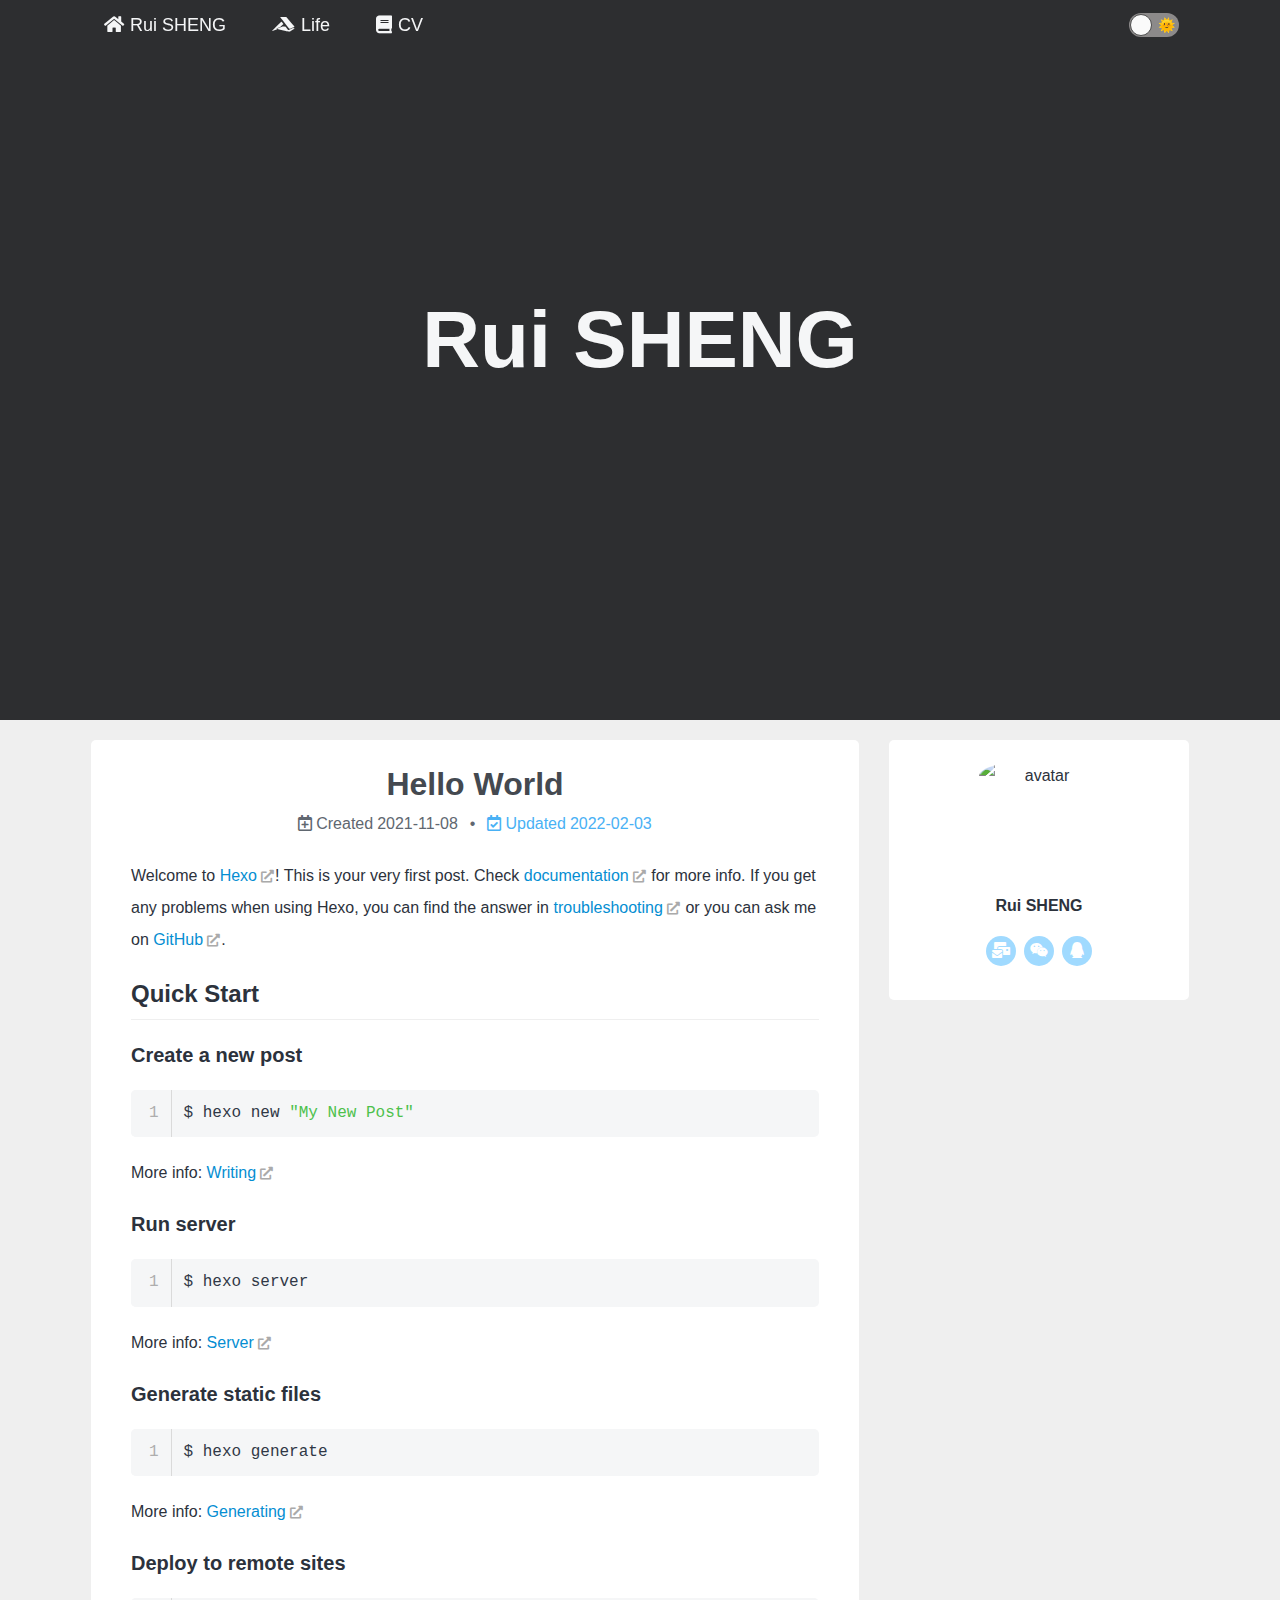
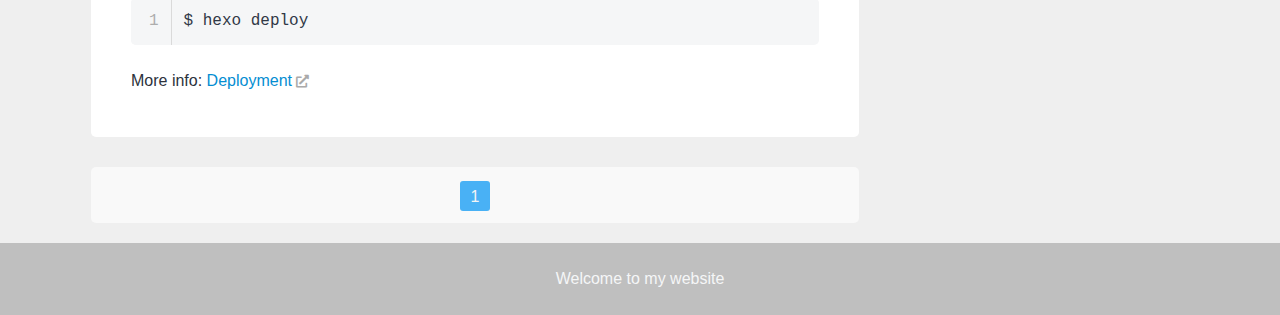
==== commit bdd8de3b: "Site updated: 2022-02-03 16:09:25" ====
--- a/intro/index.html
+++ b/intro/index.html
@@ -29,7 +29,7 @@
 };
 
 window.CONFIG = CONFIG;</script><meta name="generator" content="Hexo 5.4.0"><link rel="alternate" href="/atom.xml" title="Rui SHENG" type="application/atom+xml">
-</head><body><div class="container" id="container"><header class="header" id="header"><div class="header-inner"><nav class="header-nav header-nav--fixed"><div class="header-nav-inner"><div class="header-nav-menubtn"><i class="fas fa-bars"></i></div><div class="header-nav-menu"><div class="header-nav-menu-item"><a class="header-nav-menu-item__link" href="/"><span class="header-nav-menu-item__icon"><i class="fas fa-home"></i></span><span class="header-nav-menu-item__text">Rui SHENG</span></a></div><div class="header-nav-menu-item"><a class="header-nav-menu-item__link" href="/life/"><span class="header-nav-menu-item__icon"><i class="fab fa-accusoft"></i></span><span class="header-nav-menu-item__text">Life</span></a></div><div class="header-nav-menu-item"><a class="header-nav-menu-item__link" href="/file/RuiSHENG.pdf"><span class="header-nav-menu-item__icon"><i class="fas fa-book"></i></span><span class="header-nav-menu-item__text">CV</span></a></div></div><div class="header-nav-mode"><div class="mode"><div class="mode-track"><span class="mode-track-moon"></span><span class="mode-track-sun"></span></div><div class="mode-thumb"></div></div></div></div></nav><div class="header-banner"><div class="header-banner-info"><div class="header-banner-info__title">Rui SHENG</div><div class="header-banner-info__subtitle"></div></div></div></div></header><main class="main" id="main"><div class="main-inner"><div class="content-wrap" id="content-wrap"><div class="content content-home" id="content"><section class="postlist"><article class="postlist-item post"><header class="post-header"><h1 class="post-title"><a class="post-title__link" href="/2021/11/08/hello-world/">Hello World</a></h1><div class="post-meta"><span class="post-meta-item post-meta-item--createtime"><span class="post-meta-item__icon"><i class="far fa-calendar-plus"></i></span><span class="post-meta-item__info">Created</span><span class="post-meta-item__value">2021-11-08</span></span><span class="post-meta-item post-meta-item--updatetime"><span class="post-meta-item__icon"><i class="far fa-calendar-check"></i></span><span class="post-meta-item__info">Updated</span><span class="post-meta-item__value">2021-11-10</span></span></div></header><div class="post-body"><div class="post-excerpt"><p>Welcome to <span class="exturl"><a class="exturl__link"   target="_blank" rel="noopener" href="https://hexo.io/" >Hexo</a><span class="exturl__icon"><i class="fas fa-external-link-alt"></i></span></span>! This is your very first post. Check <span class="exturl"><a class="exturl__link"   target="_blank" rel="noopener" href="https://hexo.io/docs/" >documentation</a><span class="exturl__icon"><i class="fas fa-external-link-alt"></i></span></span> for more info. If you get any problems when using Hexo, you can find the answer in <span class="exturl"><a class="exturl__link"   target="_blank" rel="noopener" href="https://hexo.io/docs/troubleshooting.html" >troubleshooting</a><span class="exturl__icon"><i class="fas fa-external-link-alt"></i></span></span> or you can ask me on <span class="exturl"><a class="exturl__link"   target="_blank" rel="noopener" href="https://github.com/hexojs/hexo/issues" >GitHub</a><span class="exturl__icon"><i class="fas fa-external-link-alt"></i></span></span>.</p>
+</head><body><div class="container" id="container"><header class="header" id="header"><div class="header-inner"><nav class="header-nav header-nav--fixed"><div class="header-nav-inner"><div class="header-nav-menubtn"><i class="fas fa-bars"></i></div><div class="header-nav-menu"><div class="header-nav-menu-item"><a class="header-nav-menu-item__link" href="/"><span class="header-nav-menu-item__icon"><i class="fas fa-home"></i></span><span class="header-nav-menu-item__text">Rui SHENG</span></a></div><div class="header-nav-menu-item"><a class="header-nav-menu-item__link" href="/life/"><span class="header-nav-menu-item__icon"><i class="fab fa-accusoft"></i></span><span class="header-nav-menu-item__text">Life</span></a></div><div class="header-nav-menu-item"><a class="header-nav-menu-item__link" href="/file/RuiSHENG.pdf"><span class="header-nav-menu-item__icon"><i class="fas fa-book"></i></span><span class="header-nav-menu-item__text">CV</span></a></div></div><div class="header-nav-mode"><div class="mode"><div class="mode-track"><span class="mode-track-moon"></span><span class="mode-track-sun"></span></div><div class="mode-thumb"></div></div></div></div></nav><div class="header-banner"><div class="header-banner-info"><div class="header-banner-info__title">Rui SHENG</div><div class="header-banner-info__subtitle"></div></div></div></div></header><main class="main" id="main"><div class="main-inner"><div class="content-wrap" id="content-wrap"><div class="content content-home" id="content"><section class="postlist"><article class="postlist-item post"><header class="post-header"><h1 class="post-title"><a class="post-title__link" href="/2021/11/08/hello-world/">Hello World</a></h1><div class="post-meta"><span class="post-meta-item post-meta-item--createtime"><span class="post-meta-item__icon"><i class="far fa-calendar-plus"></i></span><span class="post-meta-item__info">Created</span><span class="post-meta-item__value">2021-11-08</span></span><span class="post-meta-item post-meta-item--updatetime"><span class="post-meta-item__icon"><i class="far fa-calendar-check"></i></span><span class="post-meta-item__info">Updated</span><span class="post-meta-item__value">2022-02-03</span></span></div></header><div class="post-body"><div class="post-excerpt"><p>Welcome to <span class="exturl"><a class="exturl__link"   target="_blank" rel="noopener" href="https://hexo.io/" >Hexo</a><span class="exturl__icon"><i class="fas fa-external-link-alt"></i></span></span>! This is your very first post. Check <span class="exturl"><a class="exturl__link"   target="_blank" rel="noopener" href="https://hexo.io/docs/" >documentation</a><span class="exturl__icon"><i class="fas fa-external-link-alt"></i></span></span> for more info. If you get any problems when using Hexo, you can find the answer in <span class="exturl"><a class="exturl__link"   target="_blank" rel="noopener" href="https://hexo.io/docs/troubleshooting.html" >troubleshooting</a><span class="exturl__icon"><i class="fas fa-external-link-alt"></i></span></span> or you can ask me on <span class="exturl"><a class="exturl__link"   target="_blank" rel="noopener" href="https://github.com/hexojs/hexo/issues" >GitHub</a><span class="exturl__icon"><i class="fas fa-external-link-alt"></i></span></span>.</p>
 
         <h2 id="Quick-Start"   >
           <a href="#Quick-Start" class="heading-link"><i class="fas fa-link"></i></a><a href="#Quick-Start" class="headerlink" title="Quick Start"></a>Quick Start</h2>
--- a/css/index.css
+++ b/css/index.css
@@ -892,7 +892,7 @@
   z-index: 0;
   width: 100%;
   height: 100%;
-  background: url("https://www.wallpapertip.com/wmimgs/26-268406_colorful-sky-wallpaper.jpg") no-repeat center/cover;
+  background: url("https://s3.bmp.ovh/imgs/2021/11/982a373f4bad44b4.jpg") no-repeat center/cover;
 }
 .header-banner-info {
   position: absolute;
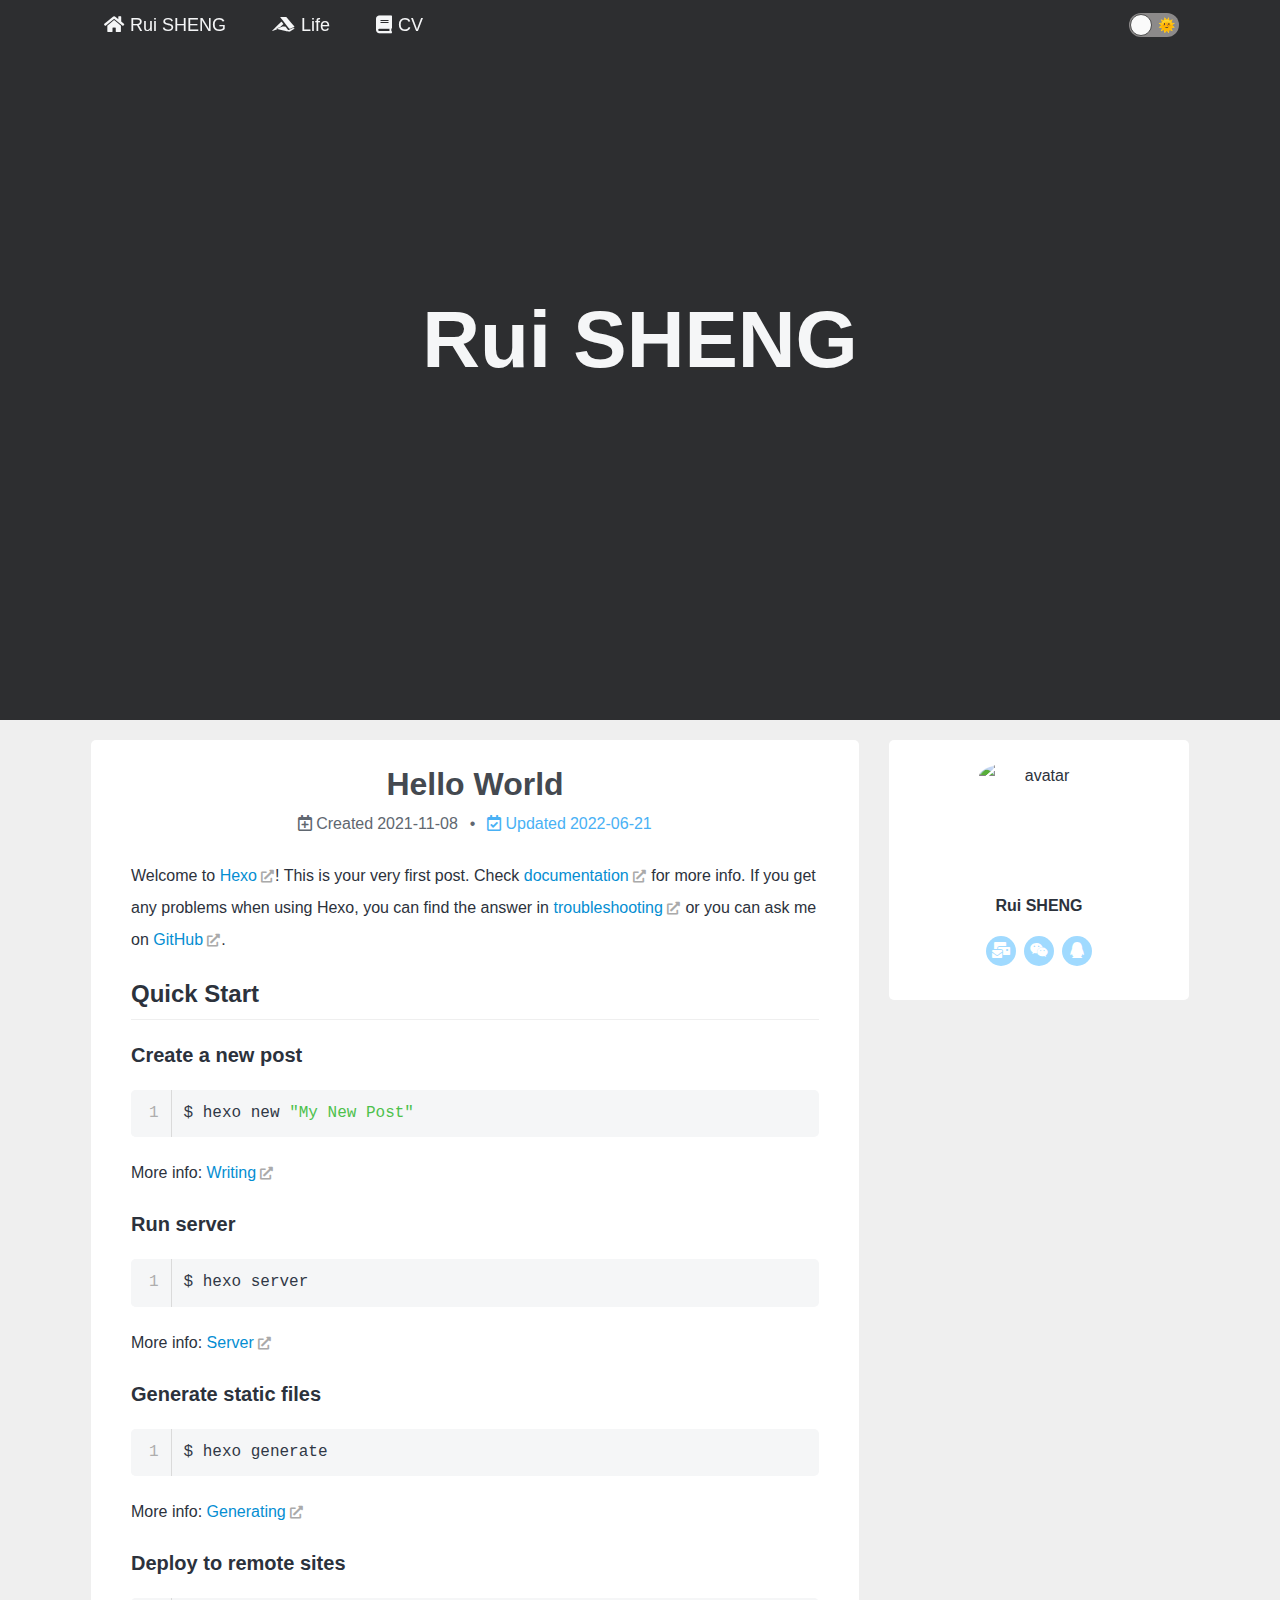
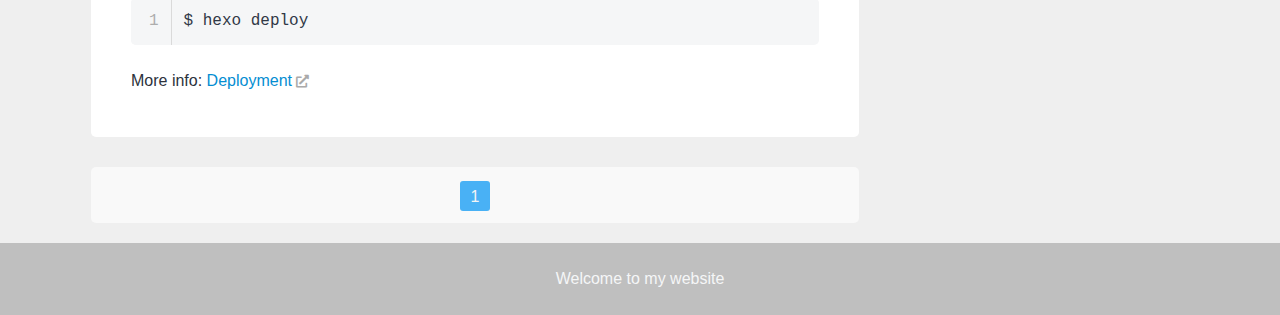
==== commit c2ead7d9: "Site updated: 2022-06-21 21:57:42" ====
--- a/intro/index.html
+++ b/intro/index.html
@@ -29,7 +29,7 @@
 };
 
 window.CONFIG = CONFIG;</script><meta name="generator" content="Hexo 5.4.0"><link rel="alternate" href="/atom.xml" title="Rui SHENG" type="application/atom+xml">
-</head><body><div class="container" id="container"><header class="header" id="header"><div class="header-inner"><nav class="header-nav header-nav--fixed"><div class="header-nav-inner"><div class="header-nav-menubtn"><i class="fas fa-bars"></i></div><div class="header-nav-menu"><div class="header-nav-menu-item"><a class="header-nav-menu-item__link" href="/"><span class="header-nav-menu-item__icon"><i class="fas fa-home"></i></span><span class="header-nav-menu-item__text">Rui SHENG</span></a></div><div class="header-nav-menu-item"><a class="header-nav-menu-item__link" href="/life/"><span class="header-nav-menu-item__icon"><i class="fab fa-accusoft"></i></span><span class="header-nav-menu-item__text">Life</span></a></div><div class="header-nav-menu-item"><a class="header-nav-menu-item__link" href="/file/RuiSHENG.pdf"><span class="header-nav-menu-item__icon"><i class="fas fa-book"></i></span><span class="header-nav-menu-item__text">CV</span></a></div></div><div class="header-nav-mode"><div class="mode"><div class="mode-track"><span class="mode-track-moon"></span><span class="mode-track-sun"></span></div><div class="mode-thumb"></div></div></div></div></nav><div class="header-banner"><div class="header-banner-info"><div class="header-banner-info__title">Rui SHENG</div><div class="header-banner-info__subtitle"></div></div></div></div></header><main class="main" id="main"><div class="main-inner"><div class="content-wrap" id="content-wrap"><div class="content content-home" id="content"><section class="postlist"><article class="postlist-item post"><header class="post-header"><h1 class="post-title"><a class="post-title__link" href="/2021/11/08/hello-world/">Hello World</a></h1><div class="post-meta"><span class="post-meta-item post-meta-item--createtime"><span class="post-meta-item__icon"><i class="far fa-calendar-plus"></i></span><span class="post-meta-item__info">Created</span><span class="post-meta-item__value">2021-11-08</span></span><span class="post-meta-item post-meta-item--updatetime"><span class="post-meta-item__icon"><i class="far fa-calendar-check"></i></span><span class="post-meta-item__info">Updated</span><span class="post-meta-item__value">2022-02-03</span></span></div></header><div class="post-body"><div class="post-excerpt"><p>Welcome to <span class="exturl"><a class="exturl__link"   target="_blank" rel="noopener" href="https://hexo.io/" >Hexo</a><span class="exturl__icon"><i class="fas fa-external-link-alt"></i></span></span>! This is your very first post. Check <span class="exturl"><a class="exturl__link"   target="_blank" rel="noopener" href="https://hexo.io/docs/" >documentation</a><span class="exturl__icon"><i class="fas fa-external-link-alt"></i></span></span> for more info. If you get any problems when using Hexo, you can find the answer in <span class="exturl"><a class="exturl__link"   target="_blank" rel="noopener" href="https://hexo.io/docs/troubleshooting.html" >troubleshooting</a><span class="exturl__icon"><i class="fas fa-external-link-alt"></i></span></span> or you can ask me on <span class="exturl"><a class="exturl__link"   target="_blank" rel="noopener" href="https://github.com/hexojs/hexo/issues" >GitHub</a><span class="exturl__icon"><i class="fas fa-external-link-alt"></i></span></span>.</p>
+</head><body><div class="container" id="container"><header class="header" id="header"><div class="header-inner"><nav class="header-nav header-nav--fixed"><div class="header-nav-inner"><div class="header-nav-menubtn"><i class="fas fa-bars"></i></div><div class="header-nav-menu"><div class="header-nav-menu-item"><a class="header-nav-menu-item__link" href="/"><span class="header-nav-menu-item__icon"><i class="fas fa-home"></i></span><span class="header-nav-menu-item__text">Rui SHENG</span></a></div><div class="header-nav-menu-item"><a class="header-nav-menu-item__link" href="/life/"><span class="header-nav-menu-item__icon"><i class="fab fa-accusoft"></i></span><span class="header-nav-menu-item__text">Life</span></a></div><div class="header-nav-menu-item"><a class="header-nav-menu-item__link" href="/file/RuiSHENG.pdf"><span class="header-nav-menu-item__icon"><i class="fas fa-book"></i></span><span class="header-nav-menu-item__text">CV</span></a></div></div><div class="header-nav-mode"><div class="mode"><div class="mode-track"><span class="mode-track-moon"></span><span class="mode-track-sun"></span></div><div class="mode-thumb"></div></div></div></div></nav><div class="header-banner"><div class="header-banner-info"><div class="header-banner-info__title">Rui SHENG</div><div class="header-banner-info__subtitle"></div></div></div></div></header><main class="main" id="main"><div class="main-inner"><div class="content-wrap" id="content-wrap"><div class="content content-home" id="content"><section class="postlist"><article class="postlist-item post"><header class="post-header"><h1 class="post-title"><a class="post-title__link" href="/2021/11/08/hello-world/">Hello World</a></h1><div class="post-meta"><span class="post-meta-item post-meta-item--createtime"><span class="post-meta-item__icon"><i class="far fa-calendar-plus"></i></span><span class="post-meta-item__info">Created</span><span class="post-meta-item__value">2021-11-08</span></span><span class="post-meta-item post-meta-item--updatetime"><span class="post-meta-item__icon"><i class="far fa-calendar-check"></i></span><span class="post-meta-item__info">Updated</span><span class="post-meta-item__value">2022-06-21</span></span></div></header><div class="post-body"><div class="post-excerpt"><p>Welcome to <span class="exturl"><a class="exturl__link"   target="_blank" rel="noopener" href="https://hexo.io/" >Hexo</a><span class="exturl__icon"><i class="fas fa-external-link-alt"></i></span></span>! This is your very first post. Check <span class="exturl"><a class="exturl__link"   target="_blank" rel="noopener" href="https://hexo.io/docs/" >documentation</a><span class="exturl__icon"><i class="fas fa-external-link-alt"></i></span></span> for more info. If you get any problems when using Hexo, you can find the answer in <span class="exturl"><a class="exturl__link"   target="_blank" rel="noopener" href="https://hexo.io/docs/troubleshooting.html" >troubleshooting</a><span class="exturl__icon"><i class="fas fa-external-link-alt"></i></span></span> or you can ask me on <span class="exturl"><a class="exturl__link"   target="_blank" rel="noopener" href="https://github.com/hexojs/hexo/issues" >GitHub</a><span class="exturl__icon"><i class="fas fa-external-link-alt"></i></span></span>.</p>
 
         <h2 id="Quick-Start"   >
           <a href="#Quick-Start" class="heading-link"><i class="fas fa-link"></i></a><a href="#Quick-Start" class="headerlink" title="Quick Start"></a>Quick Start</h2>
--- a/css/index.css
+++ b/css/index.css
@@ -892,7 +892,7 @@
   z-index: 0;
   width: 100%;
   height: 100%;
-  background: url("https://s3.bmp.ovh/imgs/2021/11/982a373f4bad44b4.jpg") no-repeat center/cover;
+  background: url("https://www.wallpapertip.com/wmimgs/1-16126_4k-wallpaper-earth-4k.jpg") no-repeat center/cover;
 }
 .header-banner-info {
   position: absolute;
